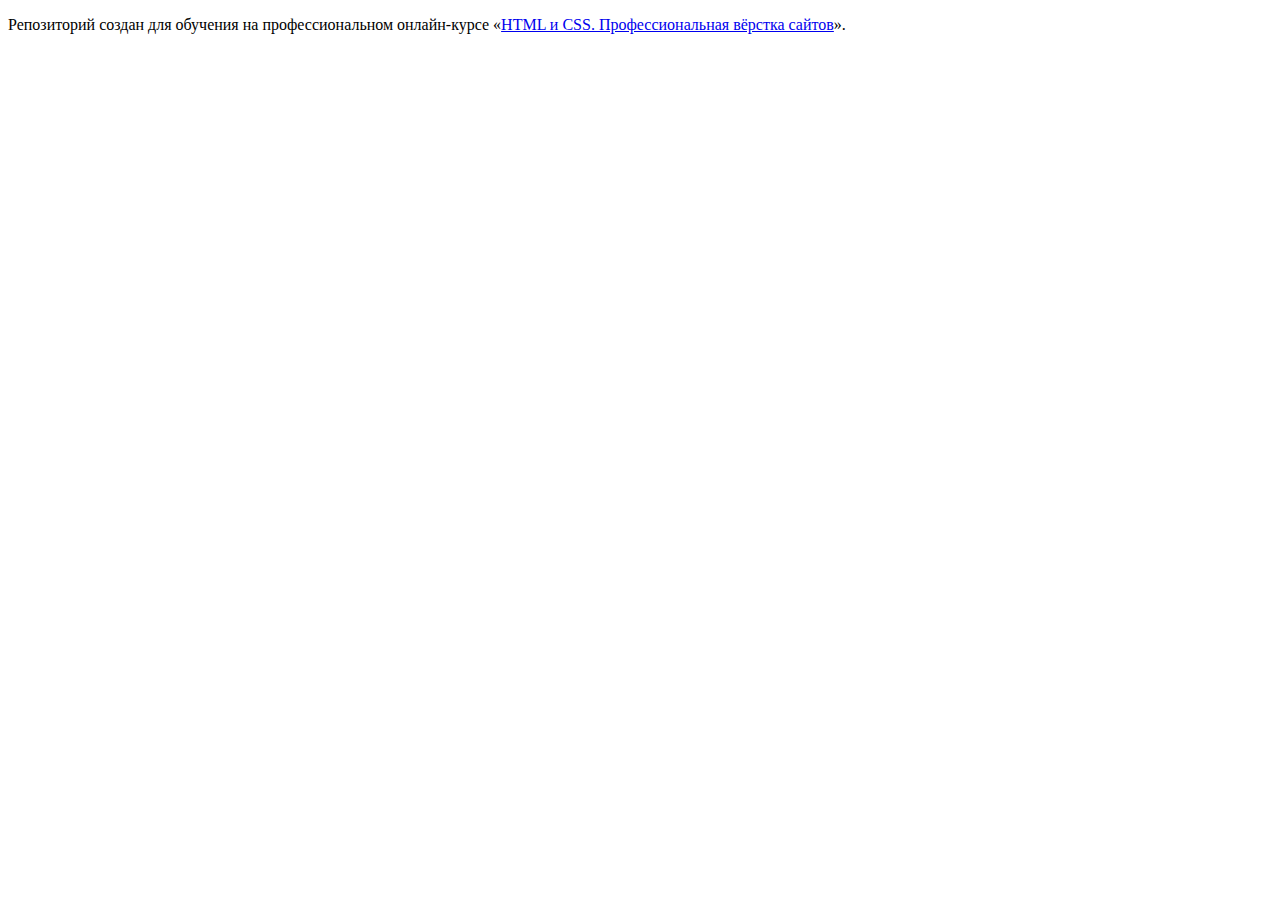
==== index.html @ f9b55ec9 ":hatching_chick:" ====
<!DOCTYPE html>
<html lang="ru">
  <head>
    <meta charset="utf-8">
    <title>HTML Academy: Седона</title>
  </head>
  <body>

    <p>Репозиторий создан для обучения на профессиональном онлайн‑курсе «<a href="https://htmlacademy.ru/intensive/htmlcss">HTML и CSS. Профессиональная вёрстка сайтов</a>».</p>

  </body>
</html>
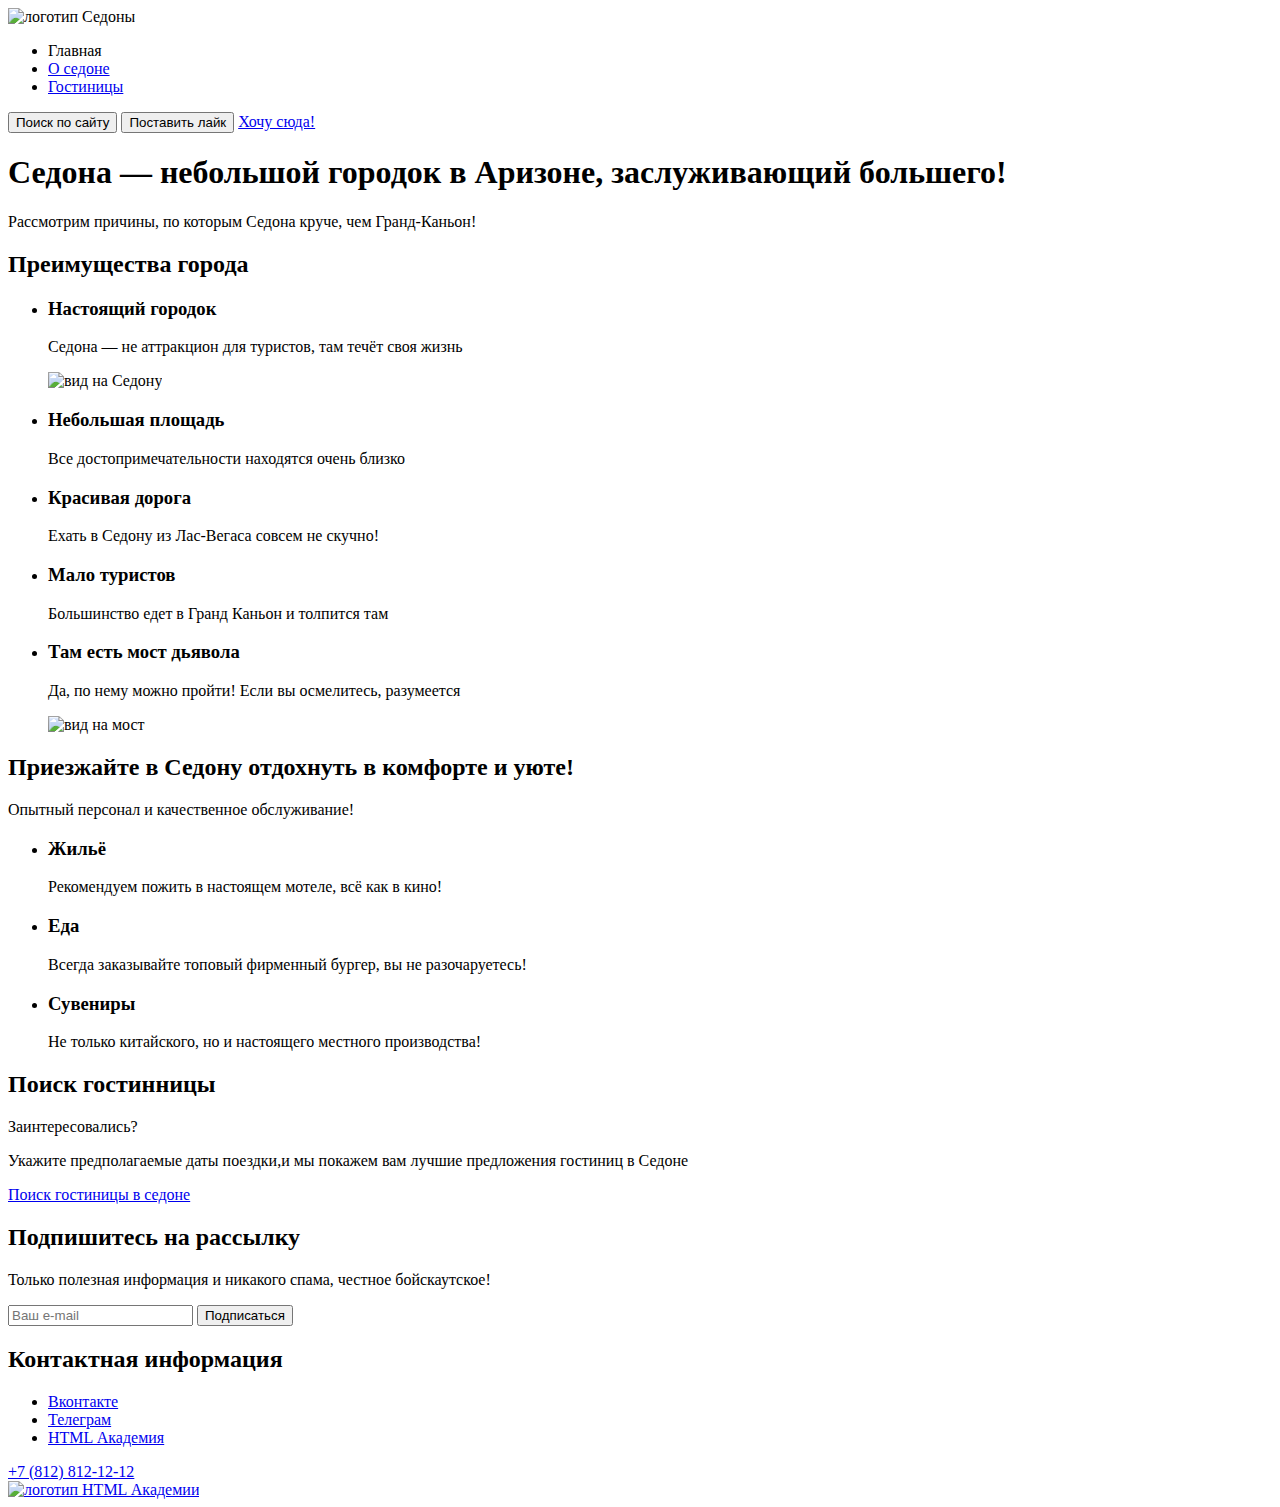
==== commit 12aebec3: "Добавляет исправления по части 2.Разметка" ====
--- a/index.html
+++ b/index.html
@@ -1,12 +1,173 @@
 <!DOCTYPE html>
 <html lang="ru">
   <head>
-    <meta charset="utf-8">
+    <meta charset="utf-8" />
+    <meta name="viewport" content="width=device-width, intial-scale=1.0" />
     <title>HTML Academy: Седона</title>
   </head>
   <body>
+    <header class="page-header">
+      <nav class="navigation">
+        <a class="logo"
+          ><img src="#" alt="логотип Седоны" class="logo-pic"
+        /></a>
+        <ul class="navigation-list">
+          <li class="navigation-item">
+            <a class="navigation-link navigation-link-current">Главная</a>
+          </li>
+          <li class="navigation-item">
+            <a href="#" class="navigation-link">О седоне</a>
+          </li>
+          <li class="navigation-item">
+            <a href="catalog.html" class="navigation-link">Гостиницы</a>
+          </li>
+        </ul>
+        <button class="search" type="button">
+          <span class="visually-hidden">Поиск по сайту</span>
+        </button>
+        <button class="likes" type="button">
+          <span class="visually-hidden">Поставить лайк</span>
+        </button>
+        <a href="#" class="button">Хочу сюда!</a>
+      </nav>
+    </header>
 
-    <p>Репозиторий создан для обучения на профессиональном онлайн‑курсе «<a href="https://htmlacademy.ru/intensive/htmlcss">HTML и CSS. Профессиональная вёрстка сайтов</a>».</p>
+    <main class="main-index">
+      <section class="hero">
+        <h1 class="hero-title">
+          Седона — небольшой городок в Аризоне, заслуживающий большего!
+        </h1>
+        <p class="hero-subtitle">
+          Рассмотрим причины, по которым Седона круче, чем Гранд-Каньон!
+        </p>
+      </section>
+      <section class="advantages">
+        <h2 class="visually-hidden">Преимущества города</h2>
+        <ul class="advantages-list">
+          <li class="advantages-item">
+            <h3 class="advantages-subtitle">Настоящий городок</h3>
+            <p class="advantages-text">
+              Седона — не аттракцион для туристов, там течёт своя жизнь
+            </p>
+            <img src="#" alt="вид на Седону" class="advantages-pic" />
+          </li>
+          <li class="advantages-item">
+            <h3 class="advantages-subtitle">Небольшая площадь</h3>
+            <p class="advantages-text">
+              Все достопримечательности находятся очень близко
+            </p>
+          </li>
+          <li class="advantages-item">
+            <h3 class="advantages-subtitle">Красивая дорога</h3>
+            <p class="advantages-text">
+              Ехать в Седону из Лас-Вегаса совсем не скучно!
+            </p>
+          </li>
+          <li class="advantages-item">
+            <h3 class="advantages-subtitle">Мало туристов</h3>
+            <p class="advantages-text">
+              Большинство едет в Гранд Каньон и толпится там
+            </p>
+          </li>
+          <li class="advantages-item">
+            <h3 class="advantages-subtitle">Там есть мост дьявола</h3>
+            <p class="advantages-text">
+              Да, по нему можно пройти! Если вы осмелитесь, разумеется
+            </p>
+            <img src="#" alt="вид на мост" class="advantages-pic" />
+          </li>
+        </ul>
+      </section>
+      <section class="services">
+        <h2 class="services-title">
+          Приезжайте в Седону отдохнуть в комфорте и уюте!
+        </h2>
+        <p class="services-subtitle">
+          Опытный персонал и качественное обслуживание!
+        </p>
+        <ul class="services-list">
+          <li class="services-item">
+            <h3 class="service-type">Жильё</h3>
+            <p class="service-description">
+              Рекомендуем пожить в настоящем мотеле, всё как в кино!
+            </p>
+          </li>
+          <li class="services-item">
+            <h3 class="service-type">Еда</h3>
+            <p class="service-description">
+              Всегда заказывайте топовый фирменный бургер, вы не разочаруетесь!
+            </p>
+          </li>
+          <li class="services-item">
+            <h3 class="service-type">Сувениры</h3>
+            <p class="service-description">
+              Не только китайского, но и настоящего местного производства!
+            </p>
+          </li>
+        </ul>
+      </section>
+      <section class="hotel-search">
+        <h2 class="visually-hidden">Поиск гостинницы</h2>
+        <p class="hotel-search-text">Заинтересовались?</p>
+        <p class="hotel-search-text">
+          Укажите предполагаемые даты поездки,и мы покажем вам лучшие
+          предложения гостиниц в Седоне
+        </p>
+        <a href="#" class="button hotel-search-button">
+          Поиск гостиницы в седоне
+        </a>
+      </section>
+    </main>
 
+    <footer class="page-footer">
+      <section class="subscribe">
+        <h2 class="subscribe-title">Подпишитесь на рассылку</h2>
+        <p class="subscribe-subtitle">
+          Только полезная информация и никакого спама, честное бойскаутское!
+        </p>
+        <form
+          action="https://echo.htmlacademy.ru/"
+          method="post"
+          class="subscribe-form"
+        >
+          <input
+            type="email"
+            class="subscribe-email"
+            placeholder="Ваш e-mail"
+          />
+          <button class="subscribe-button" type="button">Подписаться</button>
+        </form>
+      </section>
+      <section class="contacts">
+        <h2 class="visually-hidden">Контактная информация</h2>
+        <ul class="social-list">
+          <li class="social-item">
+            <a
+              href="https://vk.com/htmlacademy"
+              class="social-link social-link-vk"
+              ><span class="visually-hidden">Вконтакте</span></a
+            >
+          </li>
+          <li class="social-item">
+            <a
+              href="https://t.me/htmlacademy "
+              class="social-link social-link-tg"
+              ><span class="visually-hidden">Телеграм</span></a
+            >
+          </li>
+          <li class="social-item">
+            <a
+              href="https://www.youtube.com/user/htmlacademyru"
+              class="social-link social-link-html-academy"
+              ><span class="visually-hidden">HTML Академия</span></a
+            >
+          </li>
+        </ul>
+        <a href="tel:+78128121212" class="contacts-phone">+7 (812) 812-12-12</a>
+      </section>
+      <a href="https://htmlacademy.ru/" class="html-academy-logo"
+        ><img src="#" alt="логотип HTML Академии"
+      /></a>
+    </footer>
   </body>
 </html>
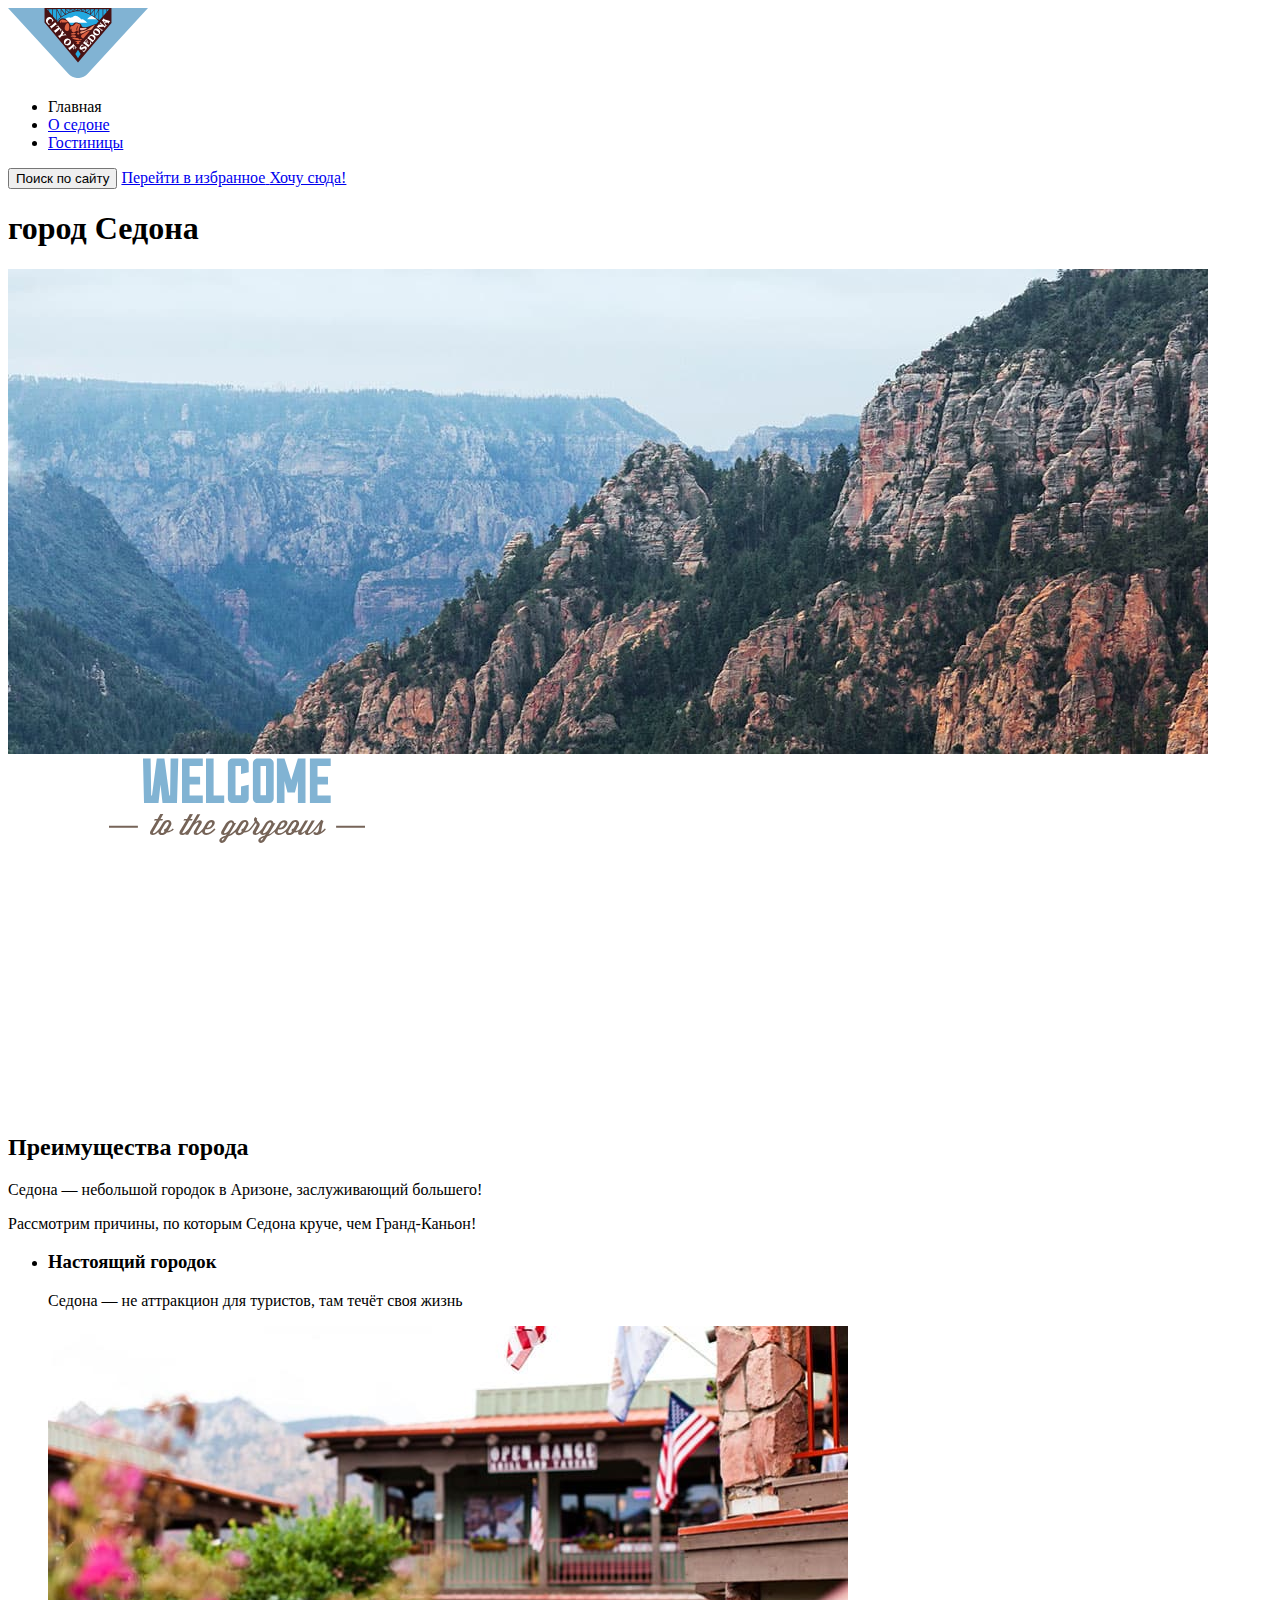
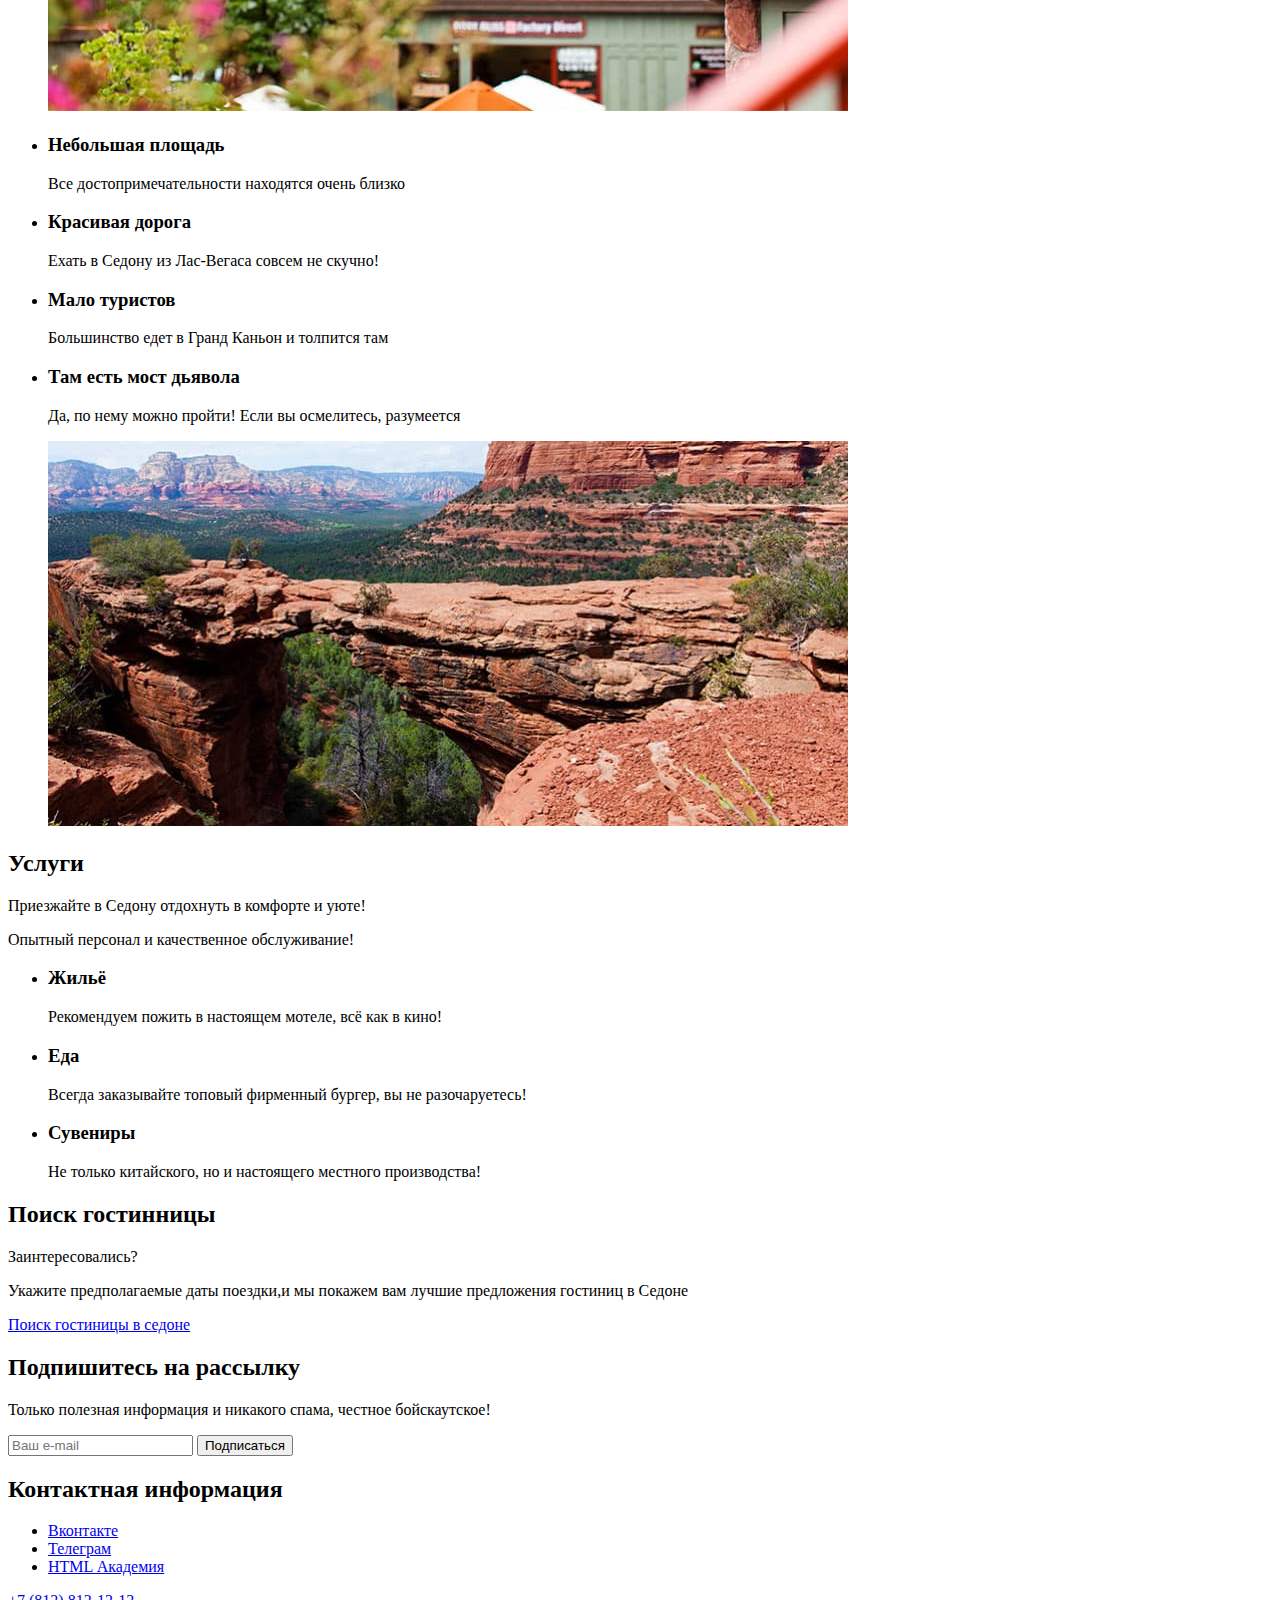
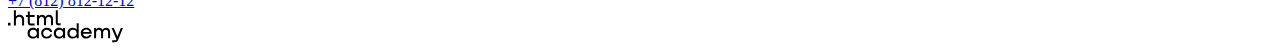
==== commit 7078b070: "Добавляет контентные картинки в разметку" ====
--- a/index.html
+++ b/index.html
@@ -7,10 +7,15 @@
   </head>
   <body>
     <header class="page-header">
+      <a class="logo"
+        ><img
+          src="images/svg-icons/logo.svg"
+          alt="логотип Седоны"
+          class="logo-pic"
+          width="140"
+          height="70"
+      /></a>
       <nav class="navigation">
-        <a class="logo"
-          ><img src="#" alt="логотип Седоны" class="logo-pic"
-        /></a>
         <ul class="navigation-list">
           <li class="navigation-item">
             <a class="navigation-link navigation-link-current">Главная</a>
@@ -22,34 +27,55 @@
             <a href="catalog.html" class="navigation-link">Гостиницы</a>
           </li>
         </ul>
-        <button class="search" type="button">
-          <span class="visually-hidden">Поиск по сайту</span>
-        </button>
-        <button class="likes" type="button">
-          <span class="visually-hidden">Поставить лайк</span>
-        </button>
-        <a href="#" class="button">Хочу сюда!</a>
       </nav>
+      <button class="search" type="button">
+        <span class="visually-hidden">Поиск по сайту</span>
+      </button>
+      <a class="likes" href="#">
+        <span class="visually-hidden">Перейти в избранное</span>
+      </a>
+      <a href="#" class="button">Хочу сюда!</a>
     </header>
 
     <main class="main-index">
       <section class="hero">
-        <h1 class="hero-title">
-          Седона — небольшой городок в Аризоне, заслуживающий большего!
-        </h1>
-        <p class="hero-subtitle">
-          Рассмотрим причины, по которым Седона круче, чем Гранд-Каньон!
-        </p>
+        <h1 class="visually-hidden">город Седона</h1>
+        <img
+          src="images/hero-picture.jpg"
+          alt="горы в Седоне"
+          class="hero-pic-mountains"
+          width="1200"
+          height="485"
+        />
+        <img
+          src="images/svg-icons/hero-text.svg"
+          alt="Welcome to the gorgeous Sedona. Because the Grand Canyon sucks"
+          class="hero-pic-text"
+          width="458"
+          height="352"
+        />
       </section>
       <section class="advantages">
         <h2 class="visually-hidden">Преимущества города</h2>
+        <p class="advantages-title">
+          Седона — небольшой городок в Аризоне, заслуживающий большего!
+        </p>
+        <p class="advantages-description">
+          Рассмотрим причины, по которым Седона круче, чем Гранд-Каньон!
+        </p>
         <ul class="advantages-list">
           <li class="advantages-item">
             <h3 class="advantages-subtitle">Настоящий городок</h3>
             <p class="advantages-text">
               Седона — не аттракцион для туристов, там течёт своя жизнь
             </p>
-            <img src="#" alt="вид на Седону" class="advantages-pic" />
+            <img
+              src="images/advantages-picture-city.jpg"
+              alt="вид на Седону"
+              class="advantages-pic"
+              width="800"
+              height="385"
+            />
           </li>
           <li class="advantages-item">
             <h3 class="advantages-subtitle">Небольшая площадь</h3>
@@ -74,14 +100,21 @@
             <p class="advantages-text">
               Да, по нему можно пройти! Если вы осмелитесь, разумеется
             </p>
-            <img src="#" alt="вид на мост" class="advantages-pic" />
+            <img
+              src="images/advantages-picture-mountains.jpg"
+              alt="вид на мост"
+              class="advantages-pic"
+              width="800"
+              height="385"
+            />
           </li>
         </ul>
       </section>
       <section class="services">
-        <h2 class="services-title">
+        <h2 class="visually-hidden">Услуги</h2>
+        <p class="services-title">
           Приезжайте в Седону отдохнуть в комфорте и уюте!
-        </h2>
+        </p>
         <p class="services-subtitle">
           Опытный персонал и качественное обслуживание!
         </p>
@@ -117,9 +150,6 @@
           Поиск гостиницы в седоне
         </a>
       </section>
-    </main>
-
-    <footer class="page-footer">
       <section class="subscribe">
         <h2 class="subscribe-title">Подпишитесь на рассылку</h2>
         <p class="subscribe-subtitle">
@@ -138,6 +168,9 @@
           <button class="subscribe-button" type="button">Подписаться</button>
         </form>
       </section>
+    </main>
+
+    <footer class="page-footer">
       <section class="contacts">
         <h2 class="visually-hidden">Контактная информация</h2>
         <ul class="social-list">
@@ -166,7 +199,11 @@
         <a href="tel:+78128121212" class="contacts-phone">+7 (812) 812-12-12</a>
       </section>
       <a href="https://htmlacademy.ru/" class="html-academy-logo"
-        ><img src="#" alt="логотип HTML Академии"
+        ><img
+          src="images/svg-icons/html-academy-logo.svg"
+          alt="логотип HTML Академии"
+          width="115"
+          height="33"
       /></a>
     </footer>
   </body>
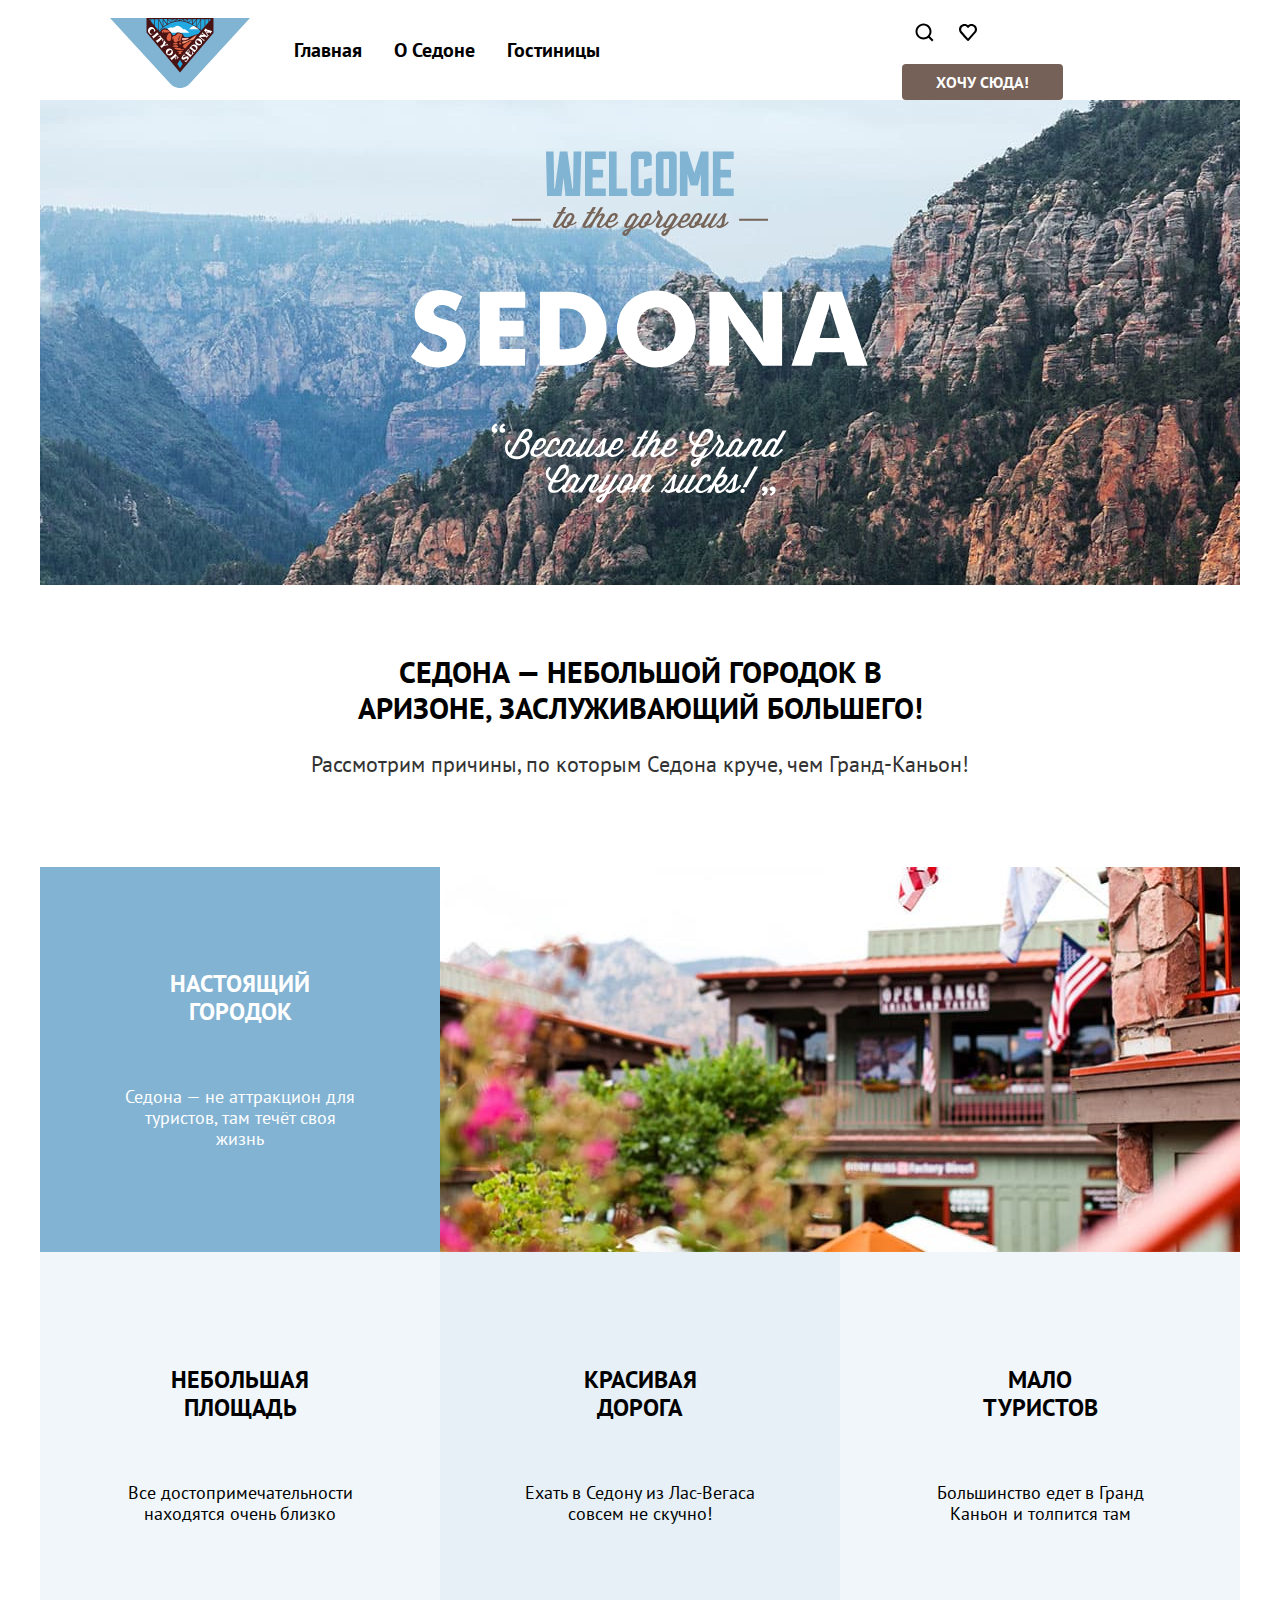
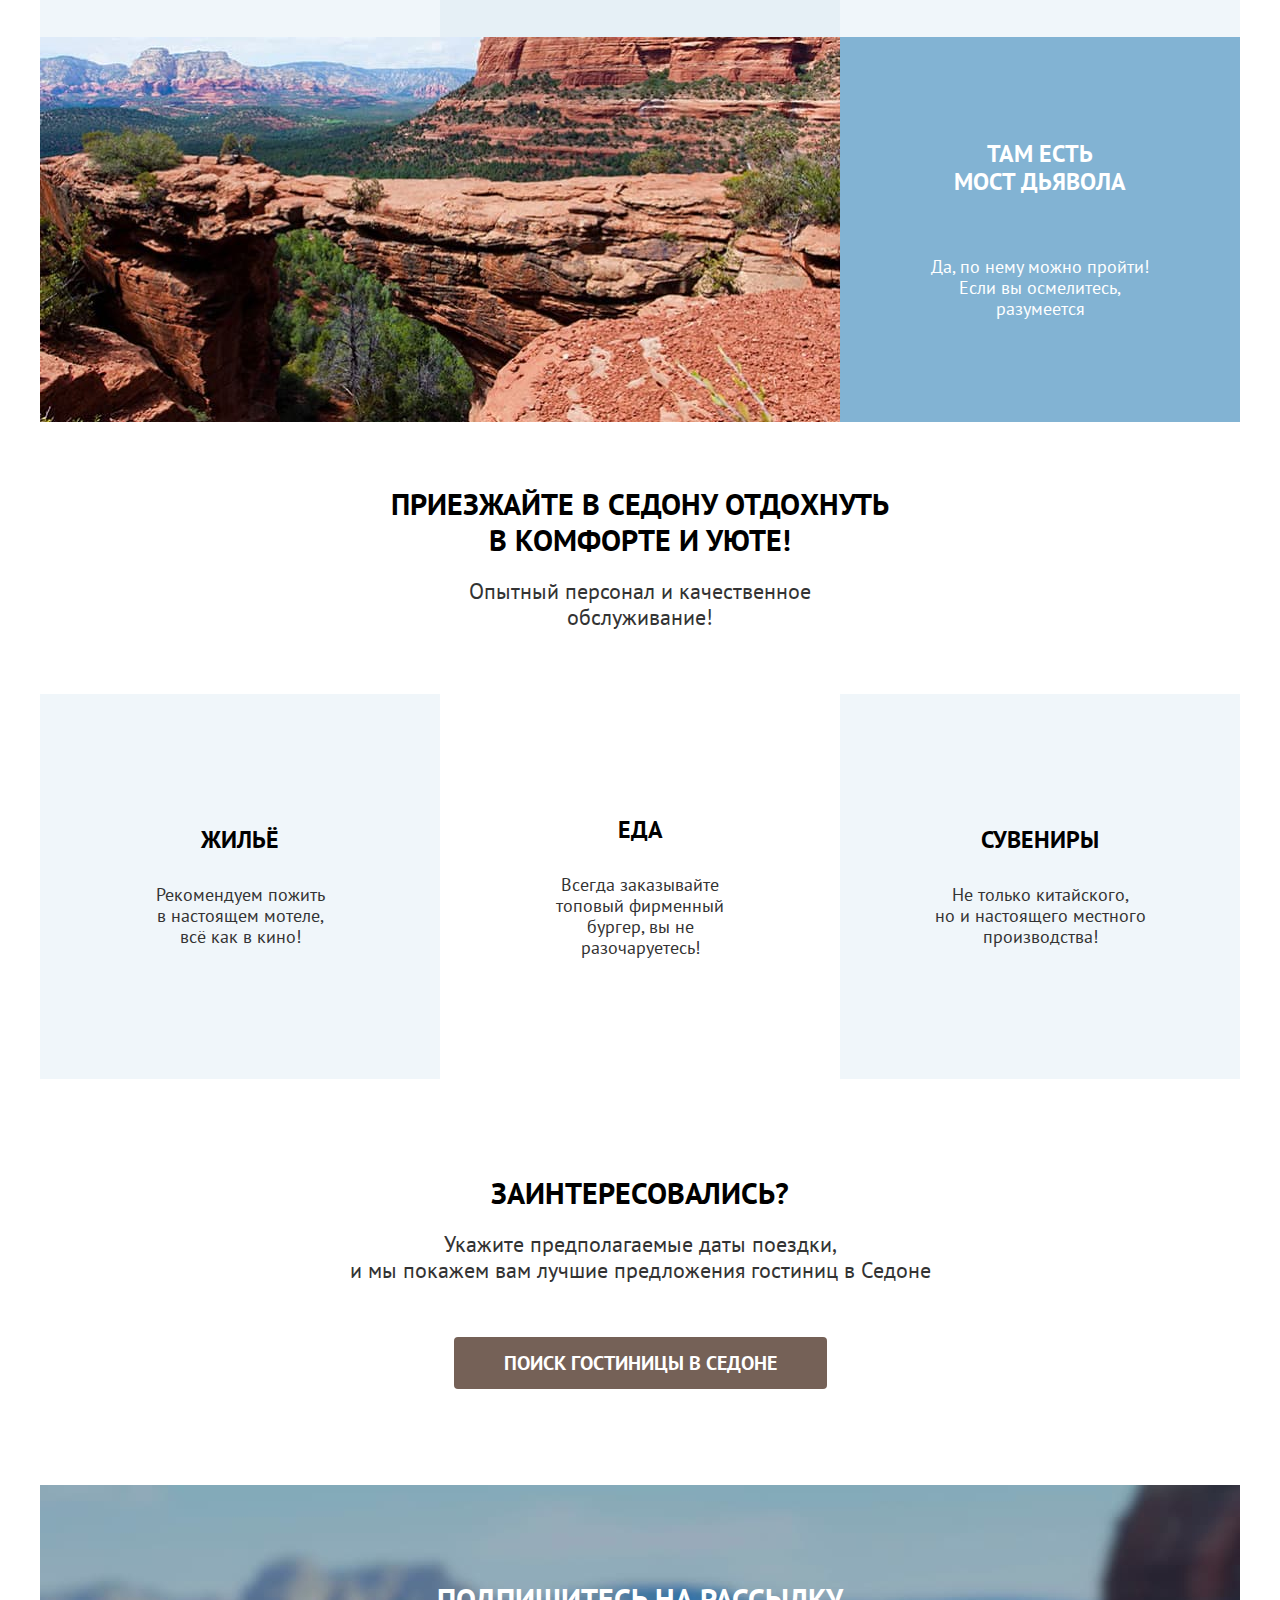
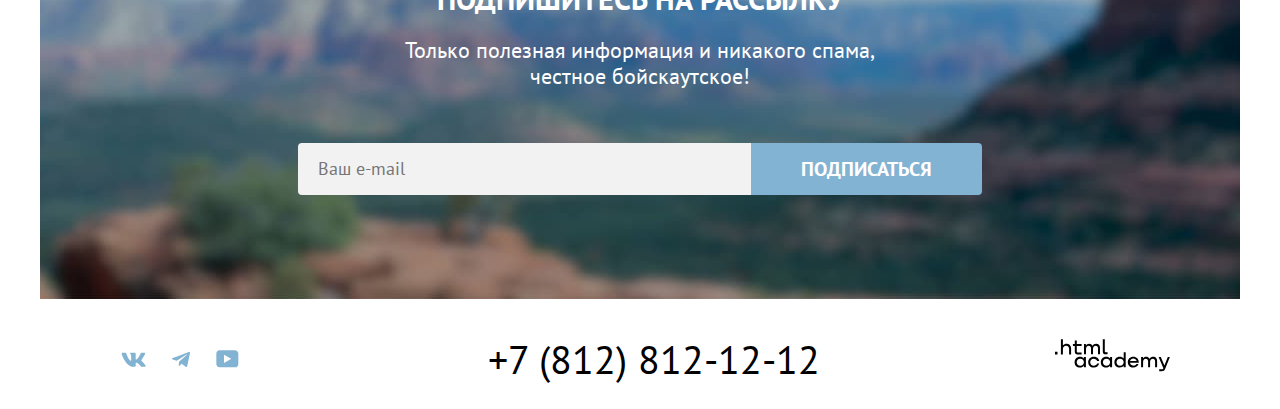
==== commit 190c42cf: "Добавляет микросетки, мелкую стилизацию и учет переполнения" ====
--- a/index.html
+++ b/index.html
@@ -3,6 +3,7 @@
   <head>
     <meta charset="utf-8" />
     <meta name="viewport" content="width=device-width, intial-scale=1.0" />
+    <link rel="stylesheet" href="styles/styles.css" />
     <title>HTML Academy: Седона</title>
   </head>
   <body>
@@ -28,25 +29,20 @@
           </li>
         </ul>
       </nav>
-      <button class="search" type="button">
-        <span class="visually-hidden">Поиск по сайту</span>
-      </button>
-      <a class="likes" href="#">
-        <span class="visually-hidden">Перейти в избранное</span>
-      </a>
-      <a href="#" class="button">Хочу сюда!</a>
+      <div class="user-menu">
+        <a class="search" href="#">
+          <span class="visually-hidden">Перейти в поиск</span>
+        </a>
+        <a class="likes" href="#">
+          <span class="visually-hidden">Перейти в избранное</span>
+        </a>
+        <a href="#" class="button page-header-button">Хочу сюда!</a>
+      </div>
     </header>
 
     <main class="main-index">
       <section class="hero">
         <h1 class="visually-hidden">город Седона</h1>
-        <img
-          src="images/hero-picture.jpg"
-          alt="горы в Седоне"
-          class="hero-pic-mountains"
-          width="1200"
-          height="485"
-        />
         <img
           src="images/svg-icons/hero-text.svg"
           alt="Welcome to the gorgeous Sedona. Because the Grand Canyon sucks"
@@ -65,17 +61,21 @@
         </p>
         <ul class="advantages-list">
           <li class="advantages-item">
-            <h3 class="advantages-subtitle">Настоящий городок</h3>
-            <p class="advantages-text">
-              Седона — не аттракцион для туристов, там течёт своя жизнь
-            </p>
-            <img
-              src="images/advantages-picture-city.jpg"
-              alt="вид на Седону"
-              class="advantages-pic"
-              width="800"
-              height="385"
-            />
+            <div class="advantages-wrapper">
+              <div class="advantages-text-block">
+                <h3 class="advantages-subtitle">Настоящий городок</h3>
+                <p class="advantages-text">
+                  Седона — не аттракцион для туристов, там течёт своя жизнь
+                </p>
+              </div>
+              <img
+                src="images/advantages-picture-city.jpg"
+                alt="вид на Седону"
+                class="advantages-pic"
+                width="800"
+                height="385"
+              />
+            </div>
           </li>
           <li class="advantages-item">
             <h3 class="advantages-subtitle">Небольшая площадь</h3>
@@ -96,17 +96,24 @@
             </p>
           </li>
           <li class="advantages-item">
-            <h3 class="advantages-subtitle">Там есть мост дьявола</h3>
-            <p class="advantages-text">
-              Да, по нему можно пройти! Если вы осмелитесь, разумеется
-            </p>
-            <img
-              src="images/advantages-picture-mountains.jpg"
-              alt="вид на мост"
-              class="advantages-pic"
-              width="800"
-              height="385"
-            />
+            <div class="advantages-wrapper">
+              <div class="advantages-text-block">
+                <h3 class="advantages-subtitle">
+                  Там есть<br />
+                  мост дьявола
+                </h3>
+                <p class="advantages-text">
+                  Да, по нему можно пройти! Если вы осмелитесь, разумеется
+                </p>
+              </div>
+              <img
+                src="images/advantages-picture-mountains.jpg"
+                alt="вид на мост"
+                class="advantages-pic"
+                width="800"
+                height="385"
+              />
+            </div>
           </li>
         </ul>
       </section>
@@ -120,30 +127,34 @@
         </p>
         <ul class="services-list">
           <li class="services-item">
-            <h3 class="service-type">Жильё</h3>
-            <p class="service-description">
-              Рекомендуем пожить в настоящем мотеле, всё как в кино!
+            <h3 class="services-type">Жильё</h3>
+            <p class="services-description">
+              Рекомендуем пожить<br />
+              в настоящем мотеле,<br />
+              всё как в кино!
             </p>
           </li>
           <li class="services-item">
-            <h3 class="service-type">Еда</h3>
-            <p class="service-description">
-              Всегда заказывайте топовый фирменный бургер, вы не разочаруетесь!
+            <h3 class="services-type">Еда</h3>
+            <p class="services-description">
+              Всегда заказывайте<br />
+              топовый фирменный бургер, вы не разочаруетесь!
             </p>
           </li>
           <li class="services-item">
-            <h3 class="service-type">Сувениры</h3>
-            <p class="service-description">
-              Не только китайского, но и настоящего местного производства!
+            <h3 class="services-type">Сувениры</h3>
+            <p class="services-description">
+              Не только китайского,<br />
+              но и настоящего местного производства!
             </p>
           </li>
         </ul>
       </section>
       <section class="hotel-search">
         <h2 class="visually-hidden">Поиск гостинницы</h2>
-        <p class="hotel-search-text">Заинтересовались?</p>
-        <p class="hotel-search-text">
-          Укажите предполагаемые даты поездки,и мы покажем вам лучшие
+        <p class="hotel-search-title">Заинтересовались?</p>
+        <p class="hotel-search-description">
+          Укажите предполагаемые даты поездки,<br />и мы покажем вам лучшие
           предложения гостиниц в Седоне
         </p>
         <a href="#" class="button hotel-search-button">
@@ -161,11 +172,14 @@
           class="subscribe-form"
         >
           <input
+            name="client-email"
             type="email"
             class="subscribe-email"
             placeholder="Ваш e-mail"
           />
-          <button class="subscribe-button" type="button">Подписаться</button>
+          <button class="button subscribe-button" type="submit">
+            Подписаться
+          </button>
         </form>
       </section>
     </main>
@@ -191,20 +205,20 @@
           <li class="social-item">
             <a
               href="https://www.youtube.com/user/htmlacademyru"
-              class="social-link social-link-html-academy"
+              class="social-link social-link-youtube"
               ><span class="visually-hidden">HTML Академия</span></a
             >
           </li>
         </ul>
         <a href="tel:+78128121212" class="contacts-phone">+7 (812) 812-12-12</a>
-      </section>
-      <a href="https://htmlacademy.ru/" class="html-academy-logo"
-        ><img
-          src="images/svg-icons/html-academy-logo.svg"
-          alt="логотип HTML Академии"
-          width="115"
-          height="33"
-      /></a>
+        <a href="https://htmlacademy.ru/" class="html-academy-logo"
+          ><img
+            src="images/svg-icons/html-academy-logo.svg"
+            alt="логотип HTML Академии"
+            width="115"
+            height="33"
+        /></a>
+      </section>
     </footer>
   </body>
 </html>
--- a/styles/styles.css
+++ b/styles/styles.css
@@ -0,0 +1,831 @@
+@font-face {
+  font-family: "PT Sans";
+  font-style: normal;
+  font-weight: 400;
+  src: url("../fonts/ptsans-400.woff2");
+  font-display: swap;
+}
+
+@font-face {
+  font-family: "PT Sans";
+  font-style: normal;
+  font-weight: 700;
+  src: url("../fonts/ptsans-700.woff2");
+  font-display: swap;
+}
+
+*,
+*::before,
+*::after {
+  box-sizing: border-box;
+}
+
+html {
+  height: 100%;
+}
+
+body {
+  min-height: 100%;
+  display: flex;
+  flex-direction: column;
+  margin: 0;
+
+  font-family: "PT Sans", "Arial", sans-serif;
+  font-size: 18px;
+  line-height: 21px;
+  color: #000;
+}
+
+.img {
+  max-width: 100%;
+  height: auto;
+  object-fit: cover;
+}
+
+.visually-hidden {
+  position: absolute;
+  width: 1px;
+  height: 1px;
+  margin: -1px;
+  border: 0;
+  padding: 0;
+  white-space: nowrap;
+  clip-path: inset(100%);
+  clip: rect(0 0 0 0);
+  overflow: hidden;
+}
+
+.page-header {
+  width: 1200px;
+  margin: 0 auto;
+  display: flex;
+  align-items: center;
+  padding: 0 70px 0;
+
+  background-color: #fff;
+}
+
+.logo {
+  margin-right: 28px;
+  margin-bottom: -6px;
+}
+
+.logo-pic {
+  position: relative;
+  display: block;
+  z-index: 1;
+}
+
+.navigation {
+  margin-right: auto;
+}
+
+.navigation-list {
+  margin: 0;
+  padding: 0;
+  width: 600px;
+  list-style-type: none;
+  display: flex;
+  flex-wrap: wrap;
+}
+
+.navigation-link {
+  font-size: 20px;
+  line-height: 24px;
+  color: #000;
+  font-weight: 700;
+  text-decoration: none;
+  text-transform: capitalize;
+
+  padding: 20px 16px;
+}
+
+.user-menu {
+  width: 268px;
+  display: flex;
+  align-items: center;
+  flex-wrap: wrap;
+}
+
+.likes {
+  margin-right: 20px;
+  background-image: url("../images/svg-icons/like.svg");
+}
+
+.search {
+  background-image: url("../images/svg-icons/search.svg");
+}
+
+.search,
+.likes {
+  width: 44px;
+  height: 64px;
+  background-repeat: no-repeat;
+  background-position: center;
+}
+
+.button {
+  font-size: 16px;
+  font-weight: 700;
+  line-height: 20px;
+  text-align: center;
+  text-transform: uppercase;
+  color: #fff;
+  text-decoration: none;
+  cursor: pointer;
+
+  border-radius: 4px;
+  background-color: #756157;
+}
+
+.page-header-button {
+  padding: 8px 34px;
+}
+
+.main-index,
+.main-inner {
+  flex-grow: 1;
+  width: 1200px;
+  margin: 0 auto;
+}
+
+.hero {
+  min-height: 485px;
+  background-color: #83b3d333;
+  background-image: url("../images/hero-picture.jpg");
+  background-repeat: no-repeat;
+  background-size: cover;
+  text-align: center;
+}
+
+.hero-pic-text {
+  margin-top: 51px;
+}
+
+.advantages {
+  padding-top: 69px;
+}
+
+.advantages-title {
+  width: 620px;
+  margin: 0 auto 25px;
+  font-size: 30px;
+  font-weight: 700;
+  line-height: 36px;
+  text-transform: uppercase;
+  text-align: center;
+}
+
+.advantages-description {
+  margin: 0 0 90px;
+  font-size: 22px;
+  line-height: 26px;
+  color: #333;
+  text-align: center;
+}
+
+.advantages-list {
+  margin: 0;
+  padding: 0;
+  list-style-type: none;
+  display: flex;
+  flex-wrap: wrap;
+}
+
+.advantages-wrapper {
+  display: flex;
+  justify-content: center;
+}
+
+.advantages-item {
+  display: flex;
+  flex-direction: column;
+  justify-content: center;
+  min-height: 385px;
+}
+
+.advantages-item:not(:first-child):not(:last-child) {
+  width: 400px;
+}
+
+.advantages-item:last-child .advantages-wrapper {
+  flex-direction: row-reverse;
+}
+
+.advantages-text-block {
+  display: flex;
+  justify-content: center;
+  align-items: center;
+  flex-direction: column;
+  width: 400px;
+  background-color: #82b3d3;
+  color: #fff;
+}
+
+.advantages-subtitle {
+  margin: 0 auto 60px;
+  width: 175px;
+  font-size: 24px;
+  line-height: 28px;
+  text-transform: uppercase;
+  text-align: center;
+}
+
+.advantages-text {
+  width: 230px;
+  margin: 0 auto;
+  text-align: center;
+}
+
+.advantages-item {
+  background-color: rgba(131, 179, 211, 0.12);
+}
+
+.advantages-item:nth-child(3) {
+  background-color: rgba(131, 179, 211, 0.2);
+}
+
+.services {
+  padding-top: 64px;
+}
+
+.services-title {
+  margin: 0 auto 20px;
+  width: 505px;
+
+  font-size: 30px;
+  line-height: 36px;
+  font-weight: 700;
+  text-transform: uppercase;
+  text-align: center;
+}
+
+.services-subtitle {
+  margin: 0 auto 64px;
+  width: 491px;
+  font-size: 22px;
+  line-height: 26px;
+  color: #333;
+  text-align: center;
+}
+
+.services-list {
+  margin: 0;
+  padding: 0;
+  list-style-type: none;
+  display: flex;
+  flex-wrap: wrap;
+}
+
+.services-item {
+  display: flex;
+  flex-direction: column;
+  justify-content: center;
+  width: 400px;
+  min-height: 385px;
+}
+
+.services-item:nth-child(odd) {
+  background-color: rgba(131, 179, 211, 0.12);
+}
+
+.services-type {
+  margin: 0 0 30px;
+  font-size: 24px;
+  line-height: 28px;
+  text-transform: uppercase;
+  text-align: center;
+}
+
+.services-description {
+  width: 230px;
+  margin: 0 auto;
+  font-size: 18px;
+  line-height: 21px;
+  color: #333;
+  text-align: center;
+}
+
+.hotel-search {
+  padding: 96px 0;
+  display: flex;
+  flex-direction: column;
+}
+
+.hotel-search-title {
+  margin: 0 0 20px;
+  font-size: 30px;
+  font-weight: 700;
+  line-height: 36px;
+  text-transform: uppercase;
+  text-align: center;
+}
+
+.hotel-search-description {
+  margin: 0 auto 54px;
+  width: 592px;
+  font-size: 22px;
+  line-height: 26px;
+  color: #333;
+  text-align: center;
+}
+
+.hotel-search-button {
+  margin: 0 auto;
+  padding: 8px 50px;
+  font-size: 20px;
+  line-height: 36px;
+}
+
+.subscribe {
+  padding: 96px 0 104px;
+  display: flex;
+  flex-direction: column;
+  align-items: center;
+  background-color: #82b3d3;
+  background-image: url("../images/subscribe-picture.jpg");
+  background-repeat: no-repeat;
+  background-size: cover;
+}
+
+.subscribe-title {
+  margin: 0 0 20px;
+  font-size: 30px;
+  line-height: 36px;
+  text-transform: uppercase;
+  text-align: center;
+  color: #fff;
+}
+
+.subscribe-subtitle {
+  margin: 0 auto 54px;
+  width: 475px;
+  font-size: 22px;
+  line-height: 26px;
+  text-align: center;
+  color: #fff;
+}
+
+.subscribe-form {
+  display: flex;
+  flex-wrap: wrap;
+  width: 684px;
+}
+
+.subscribe-button {
+  padding: 8px 50px;
+  font-family: "PT Sans", "Arial", sans-serif;
+  font-size: 20px;
+  line-height: 36px;
+  background-color: #82b3d3;
+  border: none;
+  border-radius: 0px 4px 4px 0px;
+}
+
+.subscribe-email {
+  padding: 12px 20px;
+  flex-grow: 1;
+  font-family: "PT Sans", "Arial", sans-serif;
+  font-size: 18px;
+  font-weight: 400;
+  line-height: 24px;
+  color: #000;
+  border: none;
+  border-radius: 4px 0px 0px 4px;
+  background-color: #f2f2f2;
+}
+
+.page-footer {
+  width: 1200px;
+  margin: 0 auto;
+  padding: 40px 0 30px;
+
+  background-color: #fff;
+}
+
+.contacts {
+  margin: 0 auto;
+  width: 1060px;
+  display: flex;
+  justify-content: space-between;
+  flex-wrap: wrap;
+}
+
+.contacts-phone {
+  font-size: 40px;
+  line-height: 40px;
+  color: #000;
+  text-decoration: none;
+}
+
+.social-list {
+  width: 142px;
+  margin: 0;
+  padding: 0;
+  list-style-type: none;
+  display: flex;
+  flex-wrap: wrap;
+}
+
+.social-item {
+  display: flex;
+}
+
+.social-link {
+  width: 47px;
+  height: 40px;
+  background-repeat: no-repeat;
+  background-position: center;
+}
+
+.social-link-vk {
+  background-image: url("../images/svg-icons/social-vk.svg");
+}
+
+.social-link-tg {
+  background-image: url("../images/svg-icons/social-tg.svg");
+}
+
+.social-link-youtube {
+  background-image: url("../images/svg-icons/social-youtube.svg");
+}
+
+.wrapper {
+  padding: 35px 0 70px;
+  background-color: #82b3d3;
+  background-image: url("../images/inner-header-picture.jpg");
+  background-repeat: no-repeat;
+  background-size: cover;
+  color: #fff;
+}
+
+.inner-header {
+  margin: 0 auto 40px;
+  width: 1060px;
+}
+
+.inner-header-title {
+  margin: 0 0 8px;
+  width: 1060px;
+  font-size: 60px;
+  line-height: 78px;
+}
+
+.breadcrumbs {
+  margin: 0;
+  padding: 0;
+  list-style-type: none;
+  display: flex;
+}
+
+.breadcrumbs-item {
+  display: flex;
+  align-items: center;
+}
+
+.breadcrumbs-link {
+  font-size: 16px;
+}
+
+.breadcrumbs-link-index {
+  width: 12px;
+  height: 12px;
+  background-image: url("../images/svg-icons/breadcrumb-icon.svg");
+  background-repeat: no-repeat;
+  background-position: center;
+  margin-right: 10px;
+}
+
+.hotels-filter {
+  margin: 0 auto;
+  width: 1060px;
+}
+
+.hotels-filter-form {
+  display: flex;
+  gap: 70px;
+  flex-wrap: wrap;
+}
+
+.hotels-filter-group {
+  padding: 0;
+  margin: 0;
+  width: 150px;
+  display: flex;
+  flex-direction: column;
+  border: none;
+}
+
+.type-hotel {
+  margin-right: 70px;
+}
+
+.hotels-filter-title {
+  margin: 0 0 32px;
+  font-weight: 700;
+  padding: 0;
+  font-size: 20px;
+  line-height: 24px;
+  text-transform: capitalize;
+}
+
+.control {
+  margin-bottom: 16px;
+  line-height: 23px;
+  position: relative;
+}
+
+.control:last-child {
+  margin-bottom: 0;
+}
+
+.control input {
+  font-family: "PT Sans", "Arial", sans-serif;
+  font-weight: 700;
+  font-size: 18px;
+  line-height: 24px;
+  background-color: #f2f2f2;
+}
+
+.control-input-text {
+  color: #000;
+  line-height: 24px;
+  opacity: 0.3;
+  position: absolute;
+  top: 12px;
+  right: 20px;
+}
+
+.range-input-wrapper {
+  margin-bottom: 36px;
+  display: flex;
+  gap: 2px;
+}
+
+.range-input-wrapper .control {
+  margin: 0;
+}
+
+.range-input-wrapper .control-input {
+  padding: 12px 20px;
+  width: 143px;
+  border: none;
+}
+
+.range-input-wrapper .control:first-child .control-input {
+  border-radius: 4px 0px 0px 4px;
+}
+
+.range-input-wrapper .control:last-child .control-input {
+  border-radius: 0px 4px 4px 0px;
+}
+
+.control-range {
+  margin: 0;
+}
+
+.filter-button-list {
+  margin: auto 0 0;
+  padding: 0;
+  list-style-type: none;
+
+  display: flex;
+  flex-direction: column;
+  gap: 32px;
+}
+
+.filter-button,
+.filter-button-reset {
+  font-family: "PT Sans", "Arial", sans-serif;
+  padding: 8px 50px;
+  border: none;
+}
+
+.filter-button {
+  background-color: #82b3d3;
+}
+
+.filter-button-reset {
+  background-color: transparent;
+}
+
+.hotels-catalog {
+  margin: 0 auto;
+  padding: 50px 0 60px;
+  width: 1060px;
+}
+
+.hotel-catalog-wrapper {
+  display: flex;
+  align-items: center;
+  flex-wrap: wrap;
+  margin-bottom: 40px;
+}
+
+.hotels-catalog-result {
+  margin: 0 auto 0 0;
+  width: 338px;
+  font-size: 30px;
+  line-height: 36px;
+  font-weight: 700;
+  text-transform: uppercase;
+}
+
+.select-control {
+  margin: 0 auto 0 0;
+  padding: 10px 20px;
+  width: 292px;
+  font-family: "PT Sans", "Arial", sans-serif;
+  font-size: 18px;
+  font-weight: 400;
+  line-height: 21px;
+  border-radius: 4px;
+  border: 2px solid #e5e5e5;
+}
+
+.select-control option {
+  padding: 14px 20px;
+}
+
+.select-list {
+  padding: 0;
+  margin: 0;
+  list-style-type: none;
+  display: flex;
+  gap: 8px;
+  flex-wrap: wrap;
+  width: 160px;
+}
+
+.select-item {
+  display: flex;
+}
+
+.select-button {
+  width: 48px;
+  height: 48px;
+  padding: 0;
+  border: 2px solid #e5e5e5;
+  border-radius: 4px;
+  background-color: transparent;
+  background-repeat: no-repeat;
+  background-position: center;
+}
+
+.select-button-active {
+  border-color: #000;
+}
+
+.select-button-cards {
+  background-image: url("../images/svg-icons/select-icon-cards.svg");
+}
+
+.select-button-separate {
+  background-image: url("../images/svg-icons/select-icon-separate.svg");
+}
+
+.select-button-list {
+  background-image: url("../images/svg-icons/select-icon-list.svg");
+}
+
+.hotels-list {
+  margin: 0 0 80px;
+  padding: 0;
+  list-style-type: none;
+  display: flex;
+  flex-wrap: wrap;
+  gap: 20px;
+}
+
+.hotel-item {
+  padding: 20px;
+  display: flex;
+  flex-direction: column;
+  justify-content: space-between;
+  width: 340px;
+  min-height: 438px;
+  border: 1px solid #e6e6e6;
+  border-radius: 4px;
+}
+
+.hotel-item-link {
+  display: flex;
+  flex-direction: column;
+  gap: 16px;
+  color: #000;
+  text-decoration: none;
+}
+
+.hotel-photo {
+  object-fit: cover;
+  width: 300px;
+  height: 212px;
+}
+
+.hotel-name {
+  margin: 0;
+  font-size: 24px;
+  line-height: 28px;
+}
+
+.hotel-item-wrapper {
+  display: flex;
+  justify-content: space-between;
+  flex-wrap: wrap;
+}
+
+.hotel-type,
+.hotel-price {
+  color: #333;
+}
+
+.favourite-button,
+.favourite-button-active {
+  font-family: "PT Sans", "Arial", sans-serif;
+}
+
+.favourite-button {
+  background-color: #82b3d3;
+}
+
+.favourite-button-active {
+  background-color: #7db54f;
+}
+
+.star {
+  width: 140px;
+}
+
+.hotel-link,
+.favourite-button {
+  padding: 8px 26px;
+  border: none;
+}
+
+.favourite-button {
+  padding-left: 20px;
+  padding-right: 20px;
+}
+
+.hotel-rating {
+  padding: 9px 22px 8px 23px;
+  font-size: 16px;
+  line-height: 20px;
+  text-transform: uppercase;
+  color: #333;
+  background-color: #f2f2f2;
+  border-radius: 4px;
+}
+
+.pagination {
+  padding: 0;
+  margin: 0;
+  list-style-type: none;
+  display: flex;
+  flex-wrap: wrap;
+  gap: 8px;
+}
+
+.pagination-item {
+  display: flex;
+}
+
+.pagination-link {
+  width: 60px;
+  height: 60px;
+  display: flex;
+  justify-content: center;
+  align-items: center;
+
+  text-transform: uppercase;
+  font-size: 20px;
+  font-weight: 700;
+  line-height: 36px;
+  background-color: #82b3d3;
+  color: #fff;
+  text-decoration: none;
+  border-radius: 4px;
+}
+
+.pagination-link-current {
+  background-color: #f2f2f2;
+  color: #000;
+}
+
+.pagination-link-show-all {
+  background-color: #fff;
+  color: #000;
+  font-size: 22px;
+  line-height: 26px;
+  font-weight: 400;
+}
+
+.subscribe-inner {
+  background-image: none;
+  background-color: #fff;
+}
+
+.subscribe-inner .subscribe-title,
+.subscribe-inner .subscribe-subtitle {
+  color: #000;
+}
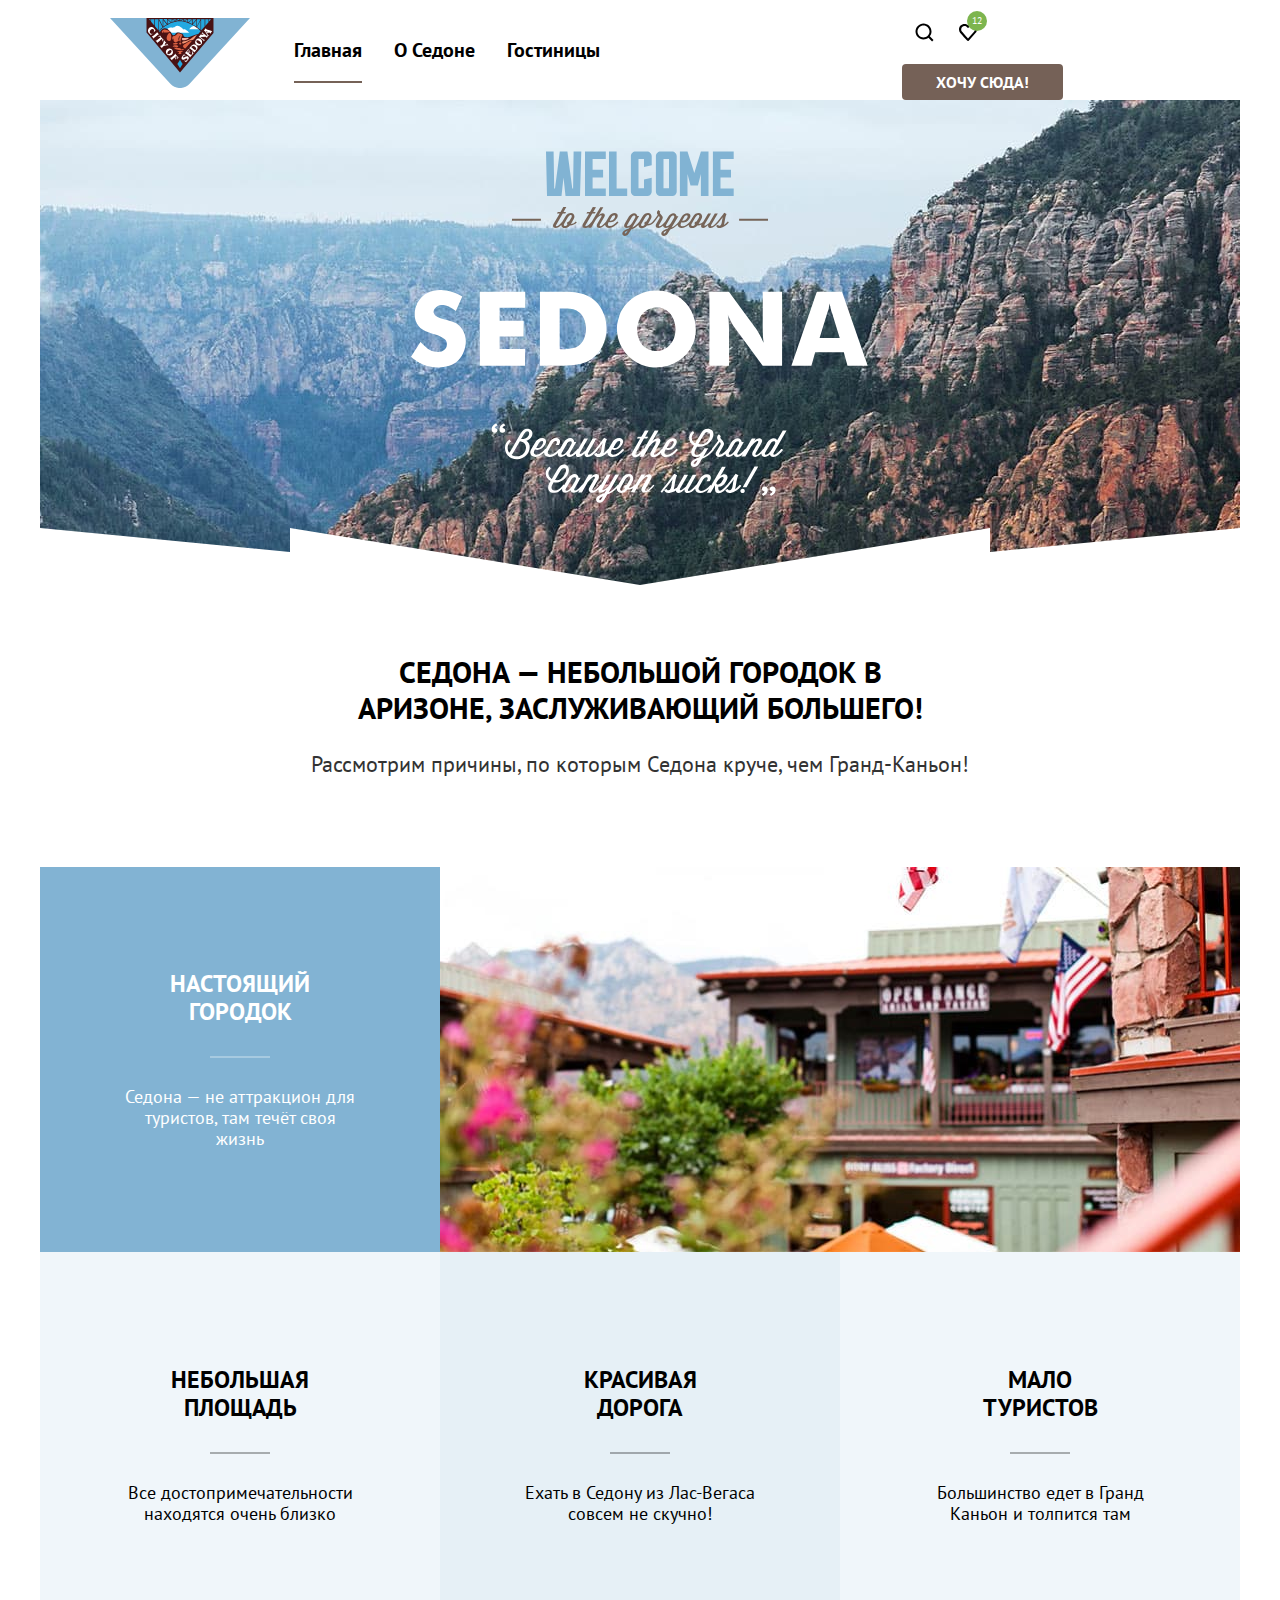
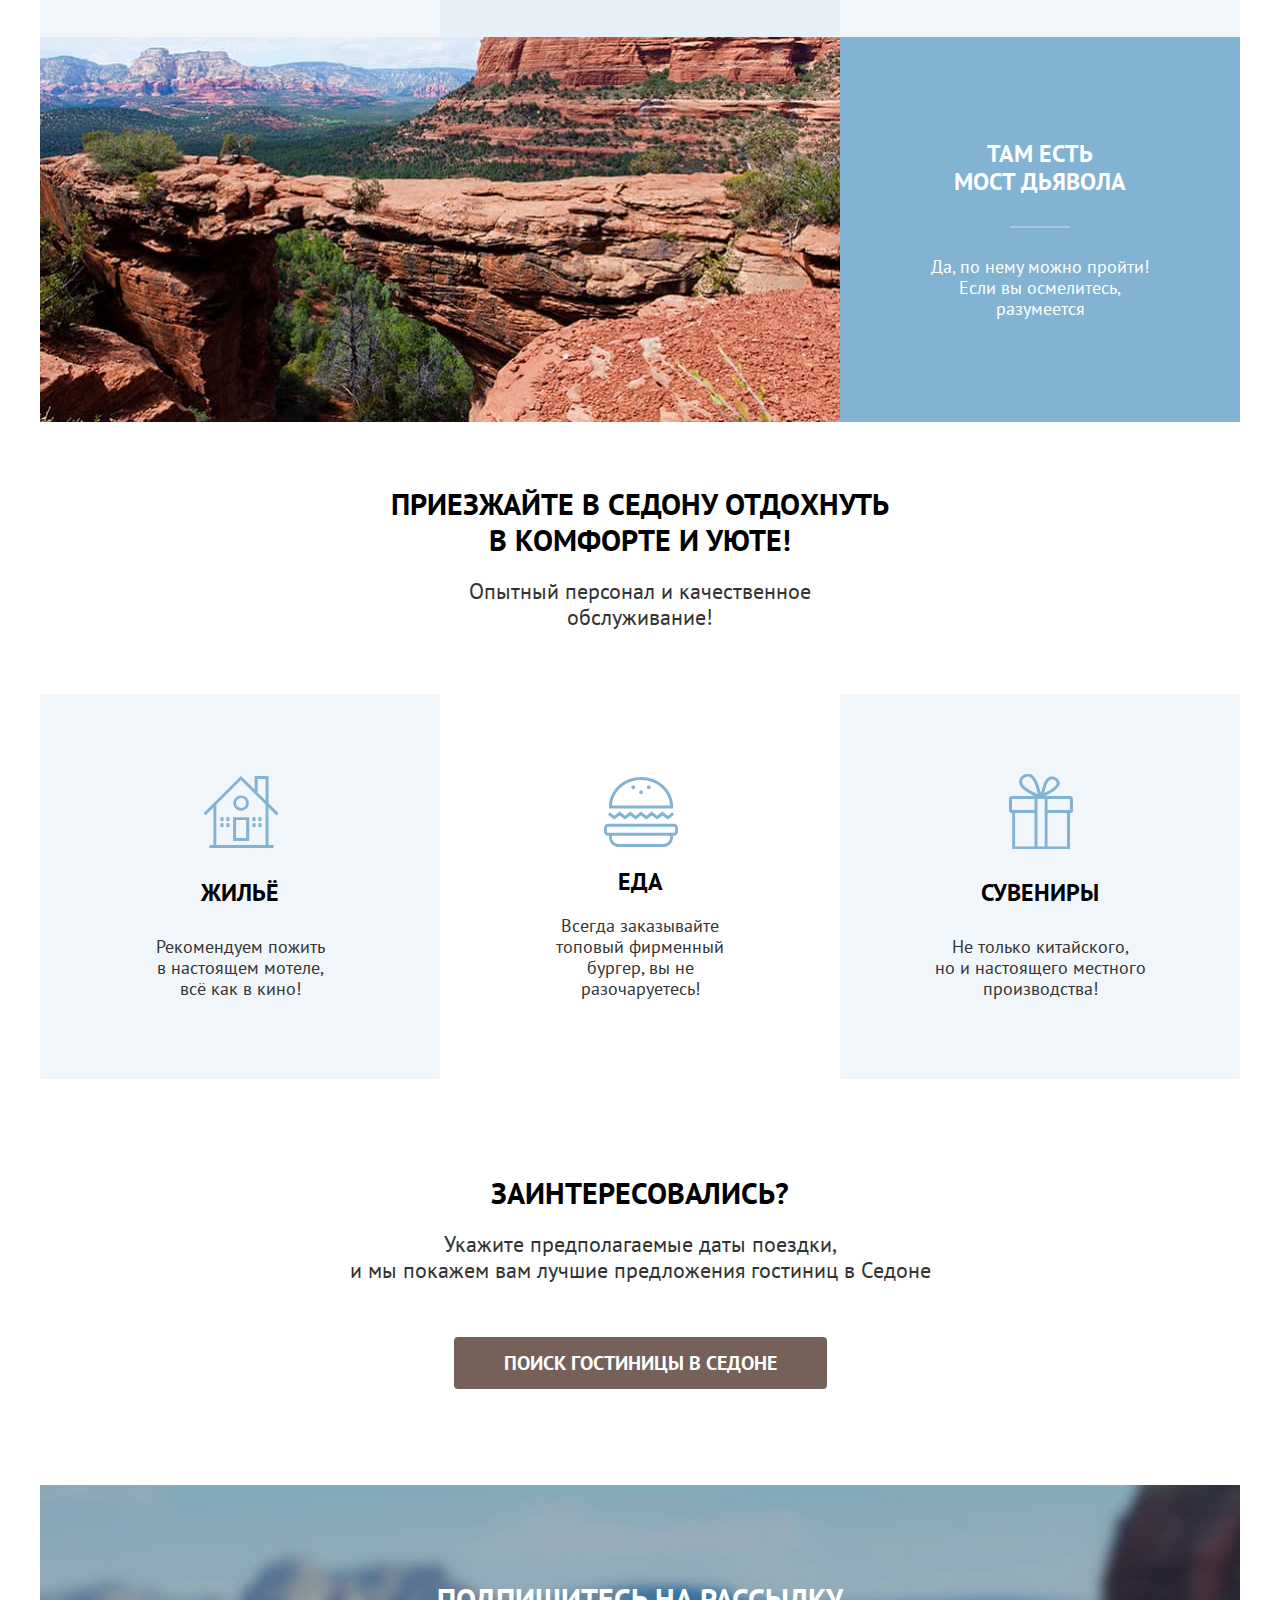
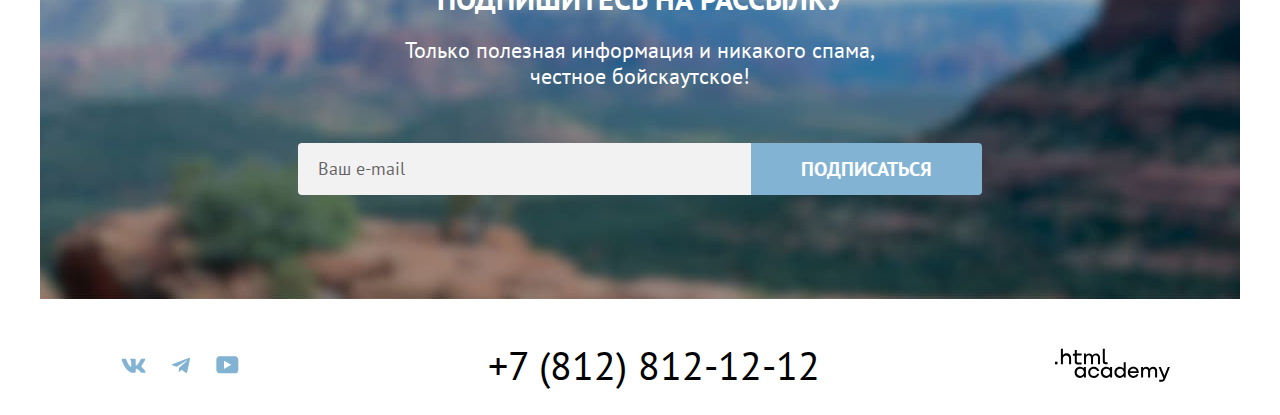
==== commit fcb9986d: "Добавляет стилизацию инпутов(Раздел 9)" ====
--- a/index.html
+++ b/index.html
@@ -7,7 +7,9 @@
     <title>HTML Academy: Седона</title>
   </head>
   <body>
+    <!-- ШАПКА САЙТА -->
     <header class="page-header">
+      <!-- ЛОГОТИП -->
       <a class="logo"
         ><img
           src="images/svg-icons/logo.svg"
@@ -16,6 +18,8 @@
           width="140"
           height="70"
       /></a>
+
+      <!-- НАВИГАЦИЯ -->
       <nav class="navigation">
         <ul class="navigation-list">
           <li class="navigation-item">
@@ -29,6 +33,8 @@
           </li>
         </ul>
       </nav>
+
+      <!-- ПОЛЬЗОВАТЕЛЬСКОЕ МЕНЮ -->
       <div class="user-menu">
         <a class="search" href="#">
           <span class="visually-hidden">Перейти в поиск</span>
@@ -40,7 +46,9 @@
       </div>
     </header>
 
+    <!-- ОСНОВНОЕ СОДЕРЖИМОЕ -->
     <main class="main-index">
+      <!-- ПРОМО-БЛОК -->
       <section class="hero">
         <h1 class="visually-hidden">город Седона</h1>
         <img
@@ -51,6 +59,8 @@
           height="352"
         />
       </section>
+
+      <!-- ПРЕИМУЩЕСТВА -->
       <section class="advantages">
         <h2 class="visually-hidden">Преимущества города</h2>
         <p class="advantages-title">
@@ -60,22 +70,20 @@
           Рассмотрим причины, по которым Седона круче, чем Гранд-Каньон!
         </p>
         <ul class="advantages-list">
-          <li class="advantages-item">
-            <div class="advantages-wrapper">
-              <div class="advantages-text-block">
-                <h3 class="advantages-subtitle">Настоящий городок</h3>
-                <p class="advantages-text">
-                  Седона — не аттракцион для туристов, там течёт своя жизнь
-                </p>
-              </div>
-              <img
-                src="images/advantages-picture-city.jpg"
-                alt="вид на Седону"
-                class="advantages-pic"
-                width="800"
-                height="385"
-              />
+          <li class="advantages-item advantages-item-wide">
+            <div class="advantages-text-block">
+              <h3 class="advantages-subtitle">Настоящий городок</h3>
+              <p class="advantages-text">
+                Седона — не аттракцион для туристов, там течёт своя жизнь
+              </p>
             </div>
+            <img
+              src="images/advantages-picture-city.jpg"
+              alt="вид на Седону"
+              class="advantages-pic"
+              width="800"
+              height="385"
+            />
           </li>
           <li class="advantages-item">
             <h3 class="advantages-subtitle">Небольшая площадь</h3>
@@ -95,28 +103,30 @@
               Большинство едет в Гранд Каньон и толпится там
             </p>
           </li>
-          <li class="advantages-item">
-            <div class="advantages-wrapper">
-              <div class="advantages-text-block">
-                <h3 class="advantages-subtitle">
-                  Там есть<br />
-                  мост дьявола
-                </h3>
-                <p class="advantages-text">
-                  Да, по нему можно пройти! Если вы осмелитесь, разумеется
-                </p>
-              </div>
-              <img
-                src="images/advantages-picture-mountains.jpg"
-                alt="вид на мост"
-                class="advantages-pic"
-                width="800"
-                height="385"
-              />
+          <li
+            class="advantages-item advantages-item-wide advantages-item-wide-reverse"
+          >
+            <div class="advantages-text-block">
+              <h3 class="advantages-subtitle">
+                Там есть<br />
+                мост дьявола
+              </h3>
+              <p class="advantages-text">
+                Да, по нему можно пройти! Если вы осмелитесь, разумеется
+              </p>
             </div>
+            <img
+              src="images/advantages-picture-mountains.jpg"
+              alt="вид на мост"
+              class="advantages-pic"
+              width="800"
+              height="385"
+            />
           </li>
         </ul>
       </section>
+
+      <!-- УСЛУГИ -->
       <section class="services">
         <h2 class="visually-hidden">Услуги</h2>
         <p class="services-title">
@@ -126,7 +136,7 @@
           Опытный персонал и качественное обслуживание!
         </p>
         <ul class="services-list">
-          <li class="services-item">
+          <li class="services-item services-item-housing">
             <h3 class="services-type">Жильё</h3>
             <p class="services-description">
               Рекомендуем пожить<br />
@@ -134,14 +144,14 @@
               всё как в кино!
             </p>
           </li>
-          <li class="services-item">
+          <li class="services-item services-item-food">
             <h3 class="services-type">Еда</h3>
             <p class="services-description">
               Всегда заказывайте<br />
               топовый фирменный бургер, вы не разочаруетесь!
             </p>
           </li>
-          <li class="services-item">
+          <li class="services-item services-item-souvenirs">
             <h3 class="services-type">Сувениры</h3>
             <p class="services-description">
               Не только китайского,<br />
@@ -150,6 +160,8 @@
           </li>
         </ul>
       </section>
+
+      <!-- ПОИСК ОТЕЛЯ -->
       <section class="hotel-search">
         <h2 class="visually-hidden">Поиск гостинницы</h2>
         <p class="hotel-search-title">Заинтересовались?</p>
@@ -161,6 +173,8 @@
           Поиск гостиницы в седоне
         </a>
       </section>
+
+      <!-- БЛОК С ПОДПИСКОЙ -->
       <section class="subscribe">
         <h2 class="subscribe-title">Подпишитесь на рассылку</h2>
         <p class="subscribe-subtitle">
@@ -184,41 +198,253 @@
       </section>
     </main>
 
+    <!-- ПОДВАЛ САЙТА -->
     <footer class="page-footer">
+      <!-- КОНТАКТЫ -->
       <section class="contacts">
         <h2 class="visually-hidden">Контактная информация</h2>
         <ul class="social-list">
           <li class="social-item">
-            <a
-              href="https://vk.com/htmlacademy"
-              class="social-link social-link-vk"
-              ><span class="visually-hidden">Вконтакте</span></a
-            >
+            <a href="https://vk.com/htmlacademy" class="social-link"
+              ><span class="visually-hidden">Вконтакте</span>
+              <svg
+                xmlns="http://www.w3.org/2000/svg"
+                width="25"
+                height="15"
+                viewBox="0 0 25 15"
+              >
+                <path
+                  fill-rule="evenodd"
+                  clip-rule="evenodd"
+                  d="M24.1164 1.80445C24.2824 1.25845 24.1164 0.856445 23.3214 0.856445H20.6964C20.0284 0.856445 19.7204 1.20345 19.5534 1.58645C19.5534 1.58645 18.2184 4.78245 16.3274 6.85845C15.7154 7.46045 15.4374 7.65145 15.1034 7.65145C14.9364 7.65145 14.6854 7.46045 14.6854 6.91345V1.80445C14.6854 1.14845 14.5014 0.856445 13.9454 0.856445H9.81738C9.40038 0.856445 9.14938 1.16045 9.14938 1.44945C9.14938 2.07045 10.0954 2.21445 10.1924 3.96245V7.76045C10.1924 8.59345 10.0394 8.74444 9.70538 8.74444C8.81538 8.74444 6.65038 5.53345 5.36538 1.85945C5.11638 1.14445 4.86438 0.856445 4.19338 0.856445H1.56638C0.816382 0.856445 0.666382 1.20345 0.666382 1.58645C0.666382 2.26845 1.55638 5.65645 4.81138 10.1374C6.98138 13.1974 10.0364 14.8564 12.8194 14.8564C14.4884 14.8564 14.6944 14.4884 14.6944 13.8534V11.5404C14.6944 10.8034 14.8524 10.6564 15.3814 10.6564C15.7714 10.6564 16.4384 10.8484 17.9964 12.3234C19.7764 14.0724 20.0694 14.8564 21.0714 14.8564H23.6964C24.4464 14.8564 24.8224 14.4884 24.6064 13.7604C24.3684 13.0364 23.5184 11.9854 22.3914 10.7384C21.7794 10.0284 20.8614 9.26345 20.5824 8.88045C20.1934 8.38945 20.3044 8.17044 20.5824 7.73345C20.5824 7.73345 23.7824 3.30745 24.1154 1.80445H24.1164Z"
+                />
+              </svg>
+            </a>
           </li>
           <li class="social-item">
-            <a
-              href="https://t.me/htmlacademy "
-              class="social-link social-link-tg"
-              ><span class="visually-hidden">Телеграм</span></a
-            >
+            <a href="https://t.me/htmlacademy " class="social-link"
+              ><span class="visually-hidden">Телеграм</span>
+              <svg
+                xmlns="http://www.w3.org/2000/svg"
+                width="18"
+                height="17"
+                viewBox="0 0 18 17"
+              >
+                <path
+                  d="M16.785 0.955705L0.840489 7.1042C-0.247661 7.54126 -0.241365 8.14828 0.640845 8.41897L4.73445 9.69597L14.2058 3.72014C14.6537 3.44766 15.0629 3.59424 14.7265 3.89281L7.05283 10.8183H7.05103L7.05283 10.8192L6.77045 15.0387C7.18413 15.0387 7.36669 14.8489 7.59871 14.625L9.58705 12.6915L13.7229 15.7464C14.4855 16.1664 15.0332 15.9506 15.2229 15.0405L17.9379 2.2453C18.2158 1.13107 17.5126 0.626562 16.785 0.955705Z"
+                />
+              </svg>
+            </a>
           </li>
           <li class="social-item">
             <a
               href="https://www.youtube.com/user/htmlacademyru"
-              class="social-link social-link-youtube"
-              ><span class="visually-hidden">HTML Академия</span></a
-            >
+              class="social-link"
+              ><span class="visually-hidden">Ютуб</span>
+              <svg
+                xmlns="http://www.w3.org/2000/svg"
+                width="23"
+                height="18"
+                viewBox="0 0 23 18"
+              >
+                <path
+                  d="M18.9402 0.356445H3.50738C1.64668 0.356445 0.333252 1.9502 0.333252 3.75645V13.8502C0.333252 15.7627 1.64668 17.3564 3.50738 17.3564H19.1591C20.8009 17.3564 22.3333 15.7627 22.3333 13.9564V3.75645C22.1143 1.9502 20.8009 0.356445 18.9402 0.356445ZM7.99494 12.8939V4.81894L15.3283 8.85645L7.99494 12.8939Z"
+                />
+              </svg>
+            </a>
           </li>
         </ul>
         <a href="tel:+78128121212" class="contacts-phone">+7 (812) 812-12-12</a>
         <a href="https://htmlacademy.ru/" class="html-academy-logo"
-          ><img
-            src="images/svg-icons/html-academy-logo.svg"
-            alt="логотип HTML Академии"
+          ><svg
+            class="html-academy-logo-pic"
+            xmlns="http://www.w3.org/2000/svg"
             width="115"
-            height="33"
-        /></a>
+            height="34"
+            viewBox="0 0 115 34"
+          >
+            <path d="M0 13.7232V16.3232H2.5V13.7232H0Z" />
+            <path
+              d="M11.6 5.32324C10 5.32324 8.8 6.02324 8 7.02324H7.9V0.823242H5.9V16.3232H7.9V11.0232C7.9 8.92324 9.2 7.42324 11.2 7.42324C13 7.42324 14.1 8.82324 14.1 10.6232V16.3232H16.1V10.2232C16.2 7.22324 14.3 5.32324 11.6 5.32324Z"
+            />
+            <path
+              d="M26.6 5.62324H21.8V1.92324H19.8V5.72324H17.9V7.72324H19.8V13.7232C19.8 15.4232 20.8 16.4232 22.5 16.4232H26.6V14.4232H22.9C22.2 14.4232 21.8 14.0232 21.8 13.3232V7.62324H26.6V5.62324Z"
+            />
+            <path
+              d="M41.1 5.42324C39.5 5.42324 38.2 6.22324 37.6 7.52324H37.5C36.9 6.32324 35.7 5.42324 34.1 5.42324C32.7 5.42324 31.6 6.22324 31 7.22324H30.9V5.62324H29V16.2232H31V10.8232C31 8.82324 32 7.32324 33.6 7.32324C35.1 7.32324 36 8.32324 36 9.92324V16.2232H38V10.6232C38 8.22324 39.4 7.32324 40.6 7.32324C42.1 7.32324 43 8.32324 43 9.92324V16.2232H45V9.72324C45.1 7.22324 43.6 5.42324 41.1 5.42324Z"
+            />
+            <path
+              d="M47.8 13.5232C47.8 15.2232 48.8 16.2232 50.6 16.2232H52.6V14.2232H50.9C50.2 14.2232 49.8 13.8232 49.8 13.1232V0.823242H47.8V13.5232Z"
+            />
+            <path
+              d="M28.9 20.5232C28 19.4232 26.7 18.7232 25 18.7232C21.9 18.7232 19.6 21.0232 19.6 24.3232C19.6 27.6232 21.9 29.9232 25 29.9232C26.8 29.9232 28 29.1232 28.8 28.0232H28.9V29.6232H30.9V19.0232H28.9V20.5232ZM25.3 27.9232C23.1 27.9232 21.7 26.3232 21.7 24.3232C21.7 22.3232 23.1 20.7232 25.3 20.7232C27.5 20.7232 28.9 22.3232 28.9 24.3232C28.9 26.2232 27.5 27.9232 25.3 27.9232Z"
+            />
+            <path
+              d="M44.2 22.8232C43.7 20.4232 41.6 18.7232 38.8 18.7232C35.4 18.7232 33.2 21.2232 33.2 24.3232C33.2 27.4232 35.4 29.9232 38.8 29.9232C41.6 29.9232 43.7 28.1232 44.2 25.7232H42.1C41.7 27.0232 40.4 28.0232 38.8 28.0232C36.6 28.0232 35.2 26.4232 35.2 24.4232C35.2 22.4232 36.6 20.8232 38.8 20.8232C40.4 20.8232 41.6 21.8232 42.1 23.0232H44.2V22.8232Z"
+            />
+            <path
+              d="M55.1 20.5232C54.2 19.4232 52.9 18.7232 51.2 18.7232C48.1 18.7232 45.8 21.0232 45.8 24.3232C45.8 27.6232 48.1 29.9232 51.2 29.9232C53 29.9232 54.2 29.1232 55 28.0232H55.1V29.6232H57.1V19.0232H55.1V20.5232ZM51.5 27.9232C49.3 27.9232 47.9 26.3232 47.9 24.3232C47.9 22.3232 49.3 20.7232 51.5 20.7232C53.7 20.7232 55.1 22.3232 55.1 24.3232C55.1 26.2232 53.6 27.9232 51.5 27.9232Z"
+            />
+            <path
+              d="M68.7 20.6232C67.8 19.5232 66.5 18.7232 64.8 18.7232C61.7 18.7232 59.4 21.0232 59.4 24.3232C59.4 27.6232 61.6 29.9232 64.8 29.9232C66.5 29.9232 67.8 29.1232 68.6 28.1232H68.7V29.6232H70.7V14.2232H68.7V20.6232ZM65.1 27.9232C62.9 27.9232 61.5 26.3232 61.5 24.3232C61.5 22.3232 62.9 20.7232 65.1 20.7232C67.3 20.7232 68.7 22.3232 68.7 24.3232C68.6 26.3232 67.2 27.9232 65.1 27.9232Z"
+            />
+            <path
+              d="M78.3 18.7232C75 18.7232 72.8 21.2232 72.8 24.3232C72.8 27.3232 74.9 29.9232 78.3 29.9232C80.8 29.9232 82.8 28.6232 83.5 26.3232H81.4C80.9 27.3232 79.8 27.9232 78.4 27.9232C76.5 27.9232 75.1 26.6232 75 25.0232H83.8C84 21.4232 81.8 18.7232 78.3 18.7232ZM78.3 20.6232C80 20.6232 81.3 21.6232 81.6 23.2232H75.1C75.4 21.7232 76.6 20.6232 78.3 20.6232Z"
+            />
+            <path
+              d="M98.2 18.7232C96.6 18.7232 95.3 19.5232 94.6 20.7232H94.5C93.9 19.5232 92.7 18.7232 91.1 18.7232C89.7 18.7232 88.6 19.4232 88 20.5232V19.0232H86.1V29.6232H88.1V24.2232C88.1 22.2232 89.1 20.8232 90.7 20.7232C92.2 20.7232 93.1 21.7232 93.1 23.3232V29.6232H95.1V24.0232C95.1 21.6232 96.5 20.7232 97.7 20.7232C99.2 20.7232 100.1 21.7232 100.1 23.3232V29.6232H102.1V23.1232C102.2 20.5232 100.7 18.7232 98.2 18.7232Z"
+            />
+            <path
+              d="M109.4 27.8232L105.8 18.9232H103.6L108.4 30.5232C108.1 31.4232 107.7 31.7232 106.7 31.7232H104.2V33.7232H106.7C108.5 33.7232 109.5 32.9232 110.2 31.1232L114.9 18.9232H112.8L109.4 27.8232Z"
+            /></svg
+        ></a>
       </section>
     </footer>
+
+    <!-- МОДАЛЬНОЕ ОКНО -->
+    <div class="modal">
+      <div class="overlay"></div>
+      <div class="modal-wrapper">
+        <p class="modal-title">Поиск гостиницы в Седоне</p>
+        <button class="modal-close">
+          <svg
+            class="modal-close-icon"
+            xmlns="http://www.w3.org/2000/svg"
+            width="14"
+            height="14"
+            viewBox="0 0 14 14"
+          >
+            <path
+              d="M14 1.29231L12.7077 0L7 5.70769L1.29231 0L0 1.29231L5.70769 7L0 12.7077L1.29231 14L7 8.29231L12.7077 14L14 12.7077L8.29231 7L14 1.29231Z"
+              fill="black"
+            />
+          </svg>
+        </button>
+        <form
+          action="https://echo.htmlacademy.ru"
+          method="post"
+          class="modal-form"
+        >
+          <label class="modal-form-input-group">
+            Дата заезда:
+            <input
+              type="text"
+              class="modal-form-input"
+              name="arrival-date"
+              value="27 апреля 2020"
+              placeholder="Укажите дату"
+            /><span class="modal-form-input-error"
+              >Мы не можем отправить вас в прошлое.</span
+            >
+          </label>
+          <label class="modal-form-input-group">
+            Дата выезда:
+            <input
+              type="text"
+              class="modal-form-input"
+              name="departure-date"
+              value="1 сентября 2023"
+              placeholder="Укажите дату"
+            /><span class="modal-form-input-allow"
+              >На эти даты есть свободные номера. Пока есть.</span
+            >
+          </label>
+          <div class="modal-form-wrapper">
+            <label class="modal-form-input-group clients-number">
+              Взрослые:
+              <span class="clients-number-wrapper">
+                <span
+                  class="clients-number-button clients-number-button-minus"
+                  aria-label="Кнопка. Уменьшить количество"
+                  tabindex="0"
+                >
+                  <svg
+                    xmlns="http://www.w3.org/2000/svg"
+                    width="14"
+                    height="2"
+                    viewBox="0 0 14 2"
+                  >
+                    <path d="M0 0L0 2L14 2V0L0 0Z" />
+                  </svg>
+                </span>
+                <span
+                  class="clients-number-button clients-number-button-plus"
+                  aria-label="Кнопка. Увеличить количество"
+                  tabindex="0"
+                >
+                  <svg
+                    xmlns="http://www.w3.org/2000/svg"
+                    width="14"
+                    height="14"
+                    viewBox="0 0 14 14"
+                  >
+                    <path d="M14 6H8V0H6V6H0V8H6V14H8V8H14V6Z" />
+                  </svg>
+                </span>
+                <input
+                  type="text"
+                  class="modal-form-input"
+                  name="adults-number"
+                  value="2"
+                  placeholder="0"
+                />
+              </span>
+            </label>
+            <label class="modal-form-input-group clients-number">
+              Дети:
+              <span class="tooltip" tabindex="0" aria-labelledby="tooltip-date">
+                <span class="tooltip-text tooltip-text-active" id="tooltip-date"
+                  >Укажите количество детей, которые будут с вами, возраст
+                  которых от 6 до 18 лет. Дети до 6 лет размещаются
+                  бесплатно.</span
+                >
+              </span>
+
+              <span class="clients-number-wrapper">
+                <span
+                  class="clients-number-button clients-number-button-minus"
+                  aria-label="Кнопка. Уменьшить количество"
+                  tabindex="0"
+                >
+                  <svg
+                    xmlns="http://www.w3.org/2000/svg"
+                    width="14"
+                    height="2"
+                    viewBox="0 0 14 2"
+                  >
+                    <path d="M0 0L0 2L14 2V0L0 0Z" />
+                  </svg>
+                </span>
+                <span
+                  class="clients-number-button clients-number-button-plus"
+                  aria-label="Кнопка. Увеличить количество"
+                  tabindex="0"
+                >
+                  <svg
+                    xmlns="http://www.w3.org/2000/svg"
+                    width="14"
+                    height="14"
+                    viewBox="0 0 14 14"
+                  >
+                    <path d="M14 6H8V0H6V6H0V8H6V14H8V8H14V6Z" />
+                  </svg>
+                </span>
+
+                <input
+                  type="text"
+                  class="modal-form-input"
+                  name="kids-number"
+                  value="2"
+                  placeholder="0"
+                />
+              </span>
+            </label>
+          </div>
+
+          <button class="modal-form-button" type="submit">Найти</button>
+        </form>
+      </div>
+    </div>
+    <script src="js/script.js"></script>
   </body>
 </html>
--- a/styles/styles.css
+++ b/styles/styles.css
@@ -1,3 +1,5 @@
+/* ПОДКЛЮЧЕНИЕ ШРИФТОВ */
+
 @font-face {
   font-family: "PT Sans";
   font-style: normal;
@@ -14,6 +16,8 @@
   font-display: swap;
 }
 
+/* ГЛОБАЛЬНЫЕ СТИЛИ */
+
 *,
 *::before,
 *::after {
@@ -34,6 +38,8 @@
   font-size: 18px;
   line-height: 21px;
   color: #000;
+
+  position: relative;
 }
 
 .img {
@@ -55,6 +61,10 @@
   overflow: hidden;
 }
 
+/* ГЛАВНАЯ СТРАНИЦА */
+
+/* ШАПКА САЙТА */
+
 .page-header {
   width: 1200px;
   margin: 0 auto;
@@ -73,7 +83,6 @@
 .logo-pic {
   position: relative;
   display: block;
-  z-index: 1;
 }
 
 .navigation {
@@ -100,6 +109,29 @@
   padding: 20px 16px;
 }
 
+.navigation-link:hover {
+  color: #756157;
+}
+
+.navigation-link:focus {
+  outline: none;
+  color: #756157;
+}
+
+.navigation-link:active {
+  color: #756157;
+  opacity: 0.3;
+}
+
+.navigation-link-current {
+  text-decoration: underline;
+  text-decoration-color: #756257;
+  text-decoration-thickness: 2px;
+  text-underline-position: under;
+  text-underline-offset: 19.5px;
+  position: relative;
+}
+
 .user-menu {
   width: 268px;
   display: flex;
@@ -108,12 +140,46 @@
 }
 
 .likes {
+  position: relative;
   margin-right: 20px;
   background-image: url("../images/svg-icons/like.svg");
 }
 
+.likes::before {
+  content: "12";
+  position: absolute;
+  display: flex;
+  align-items: center;
+  justify-content: center;
+  right: 3px;
+  top: 11px;
+  font-size: 10px;
+  line-height: 10px;
+  color: #fff;
+  width: 20px;
+  height: 20px;
+  background-color: #7db54f;
+  border-radius: 50%;
+}
+
 .search {
   background-image: url("../images/svg-icons/search.svg");
+}
+
+.search:hover {
+  opacity: 0.6;
+}
+
+.search:active {
+  opacity: 0.3;
+}
+
+.likes:hover {
+  opacity: 0.6;
+}
+
+.likes:active {
+  opacity: 0.3;
 }
 
 .search,
@@ -142,6 +208,22 @@
   padding: 8px 34px;
 }
 
+.page-header-button:hover {
+  background-color: #615048;
+}
+
+.page-header-button:focus {
+  background-color: #615048;
+  outline: none;
+}
+
+.page-header-button:active {
+  background-color: #756157;
+  color: rgba(255, 255, 255, 0.3);
+}
+
+/* ОСНОВНОЕ СОДЕРЖИМОЕ */
+
 .main-index,
 .main-inner {
   flex-grow: 1;
@@ -149,18 +231,23 @@
   margin: 0 auto;
 }
 
+/* ПРОМО-БЛОК */
+
 .hero {
   min-height: 485px;
   background-color: #83b3d333;
-  background-image: url("../images/hero-picture.jpg");
-  background-repeat: no-repeat;
-  background-size: cover;
+  background-image: url("../images/svg-icons/divider.svg"),
+    url("../images/hero-picture.jpg");
+  background-repeat: no-repeat, no-repeat;
+  background-position: left bottom, center;
   text-align: center;
 }
 
 .hero-pic-text {
   margin-top: 51px;
 }
+
+/* ПРЕИМУЩЕСТВА */
 
 .advantages {
   padding-top: 69px;
@@ -188,13 +275,8 @@
   margin: 0;
   padding: 0;
   list-style-type: none;
-  display: flex;
-  flex-wrap: wrap;
-}
-
-.advantages-wrapper {
-  display: flex;
-  justify-content: center;
+  display: grid;
+  grid-template-columns: repeat(3, 400px);
 }
 
 .advantages-item {
@@ -202,13 +284,30 @@
   flex-direction: column;
   justify-content: center;
   min-height: 385px;
-}
-
-.advantages-item:not(:first-child):not(:last-child) {
-  width: 400px;
-}
-
-.advantages-item:last-child .advantages-wrapper {
+  background-color: rgba(131, 179, 211, 0.12);
+}
+
+/* ДЕЛАЕТ КАЖДЫЙ ТРЕТИЙ ЭЛЕМЕНТ БОЛЕЕ ТЕМНЫМ ЦВЕТОМ */
+
+.advantages-item:nth-child(3n) {
+  background-color: rgba(131, 179, 211, 0.2);
+}
+
+/* ДЕЛАЕТ ПЕРВЫЙ И ПОСЛЕДНИЙ ЭЛЕМЕНТ СПИСКА СИНИМ ЦВЕТОМ */
+
+.advantages-item:first-child,
+.advantages-item:last-child {
+  background-color: #82b3d3;
+  color: #fff;
+  flex-direction: column;
+}
+
+.advantages-list .advantages-item-wide {
+  flex-direction: row;
+  grid-column: 1 / span 3;
+}
+
+.advantages-list .advantages-item-wide-reverse {
   flex-direction: row-reverse;
 }
 
@@ -218,8 +317,6 @@
   align-items: center;
   flex-direction: column;
   width: 400px;
-  background-color: #82b3d3;
-  color: #fff;
 }
 
 .advantages-subtitle {
@@ -229,6 +326,22 @@
   line-height: 28px;
   text-transform: uppercase;
   text-align: center;
+  position: relative;
+}
+
+.advantages-subtitle::before {
+  content: "";
+  position: absolute;
+  width: 60px;
+  height: 2px;
+  background-color: rgba(0, 0, 0, 0.3);
+  top: 86px;
+  left: 50%;
+  transform: translateX(-50%);
+}
+
+.advantages-item-wide .advantages-subtitle::before {
+  background-color: rgba(255, 255, 255, 0.3);
 }
 
 .advantages-text {
@@ -237,13 +350,7 @@
   text-align: center;
 }
 
-.advantages-item {
-  background-color: rgba(131, 179, 211, 0.12);
-}
-
-.advantages-item:nth-child(3) {
-  background-color: rgba(131, 179, 211, 0.2);
-}
+/* УСЛУГИ */
 
 .services {
   padding-top: 64px;
@@ -280,9 +387,31 @@
 .services-item {
   display: flex;
   flex-direction: column;
-  justify-content: center;
+  justify-content: space-between;
+  align-items: center;
   width: 400px;
   min-height: 385px;
+  padding: 80px 85px;
+}
+
+.services-item::before {
+  content: "";
+  width: 75px;
+  height: 75px;
+  background-repeat: no-repeat;
+  background-position: center;
+}
+
+.services-item-housing::before {
+  background-image: url("../images/svg-icons/service-icon-house.svg");
+}
+
+.services-item-food::before {
+  background-image: url("../images/svg-icons/service-icon-food.svg");
+}
+
+.services-item-souvenirs::before {
+  background-image: url("../images/svg-icons/service-icon-souvenir.svg");
 }
 
 .services-item:nth-child(odd) {
@@ -290,11 +419,12 @@
 }
 
 .services-type {
-  margin: 0 0 30px;
+  margin: 0;
   font-size: 24px;
   line-height: 28px;
   text-transform: uppercase;
   text-align: center;
+  position: relative;
 }
 
 .services-description {
@@ -306,6 +436,8 @@
   text-align: center;
 }
 
+/* ПОИСК ОТЕЛЯ */
+
 .hotel-search {
   padding: 96px 0;
   display: flex;
@@ -336,6 +468,22 @@
   font-size: 20px;
   line-height: 36px;
 }
+
+.hotel-search-button:hover {
+  background-color: #615048;
+}
+
+.hotel-search-button:focus {
+  background-color: #615048;
+  outline: none;
+}
+
+.hotel-search-button:active {
+  background-color: #756157;
+  color: rgba(255, 255, 255, 0.3);
+}
+
+/* БЛОК С ПОДПИСКОЙ */
 
 .subscribe {
   padding: 96px 0 104px;
@@ -380,6 +528,24 @@
   background-color: #82b3d3;
   border: none;
   border-radius: 0px 4px 4px 0px;
+}
+
+.subscribe-button:hover {
+  background-color: #68a2ca;
+}
+
+.subscribe-button:focus {
+  outline: none;
+  background-color: #68a2ca;
+}
+
+.subscribe-button:active {
+  color: rgba(255, 255, 255, 0.3);
+}
+
+.subscribe-button:disabled {
+  background-color: #e5e5e5;
+  cursor: initial;
 }
 
 .subscribe-email {
@@ -395,13 +561,41 @@
   background-color: #f2f2f2;
 }
 
+.subscribe-email::placeholder {
+  color: rgba(0, 0, 0, 0.6);
+}
+
+.subscribe-email:hover {
+  background-color: #e6e6e6;
+}
+
+.subscribe-email:focus {
+  outline: 3px solid #83b3d3;
+  background-color: #e6e6e6;
+}
+
+.subscribe-email:not(:placeholder-shown) {
+  outline: 2px solid #000;
+  background-color: #f2f2f2;
+}
+
+.subscribe-email:disabled,
+.subscribe-email:disabled::placeholder {
+  color: rgba(0, 0, 0, 0.3);
+  background-color: #f2f2f2;
+}
+
+/* ПОДВАЛ САЙТА */
+
 .page-footer {
   width: 1200px;
   margin: 0 auto;
-  padding: 40px 0 30px;
+  padding: 46px 0 30px;
 
   background-color: #fff;
 }
+
+/* КОНТАКТЫ */
 
 .contacts {
   margin: 0 auto;
@@ -409,6 +603,42 @@
   display: flex;
   justify-content: space-between;
   flex-wrap: wrap;
+}
+
+.social-list {
+  width: 142px;
+  margin: 0;
+  padding: 0;
+  list-style-type: none;
+  display: flex;
+  flex-wrap: wrap;
+}
+
+.social-item {
+  display: flex;
+}
+
+.social-link {
+  width: 47px;
+  height: 40px;
+  display: flex;
+  justify-content: center;
+  align-items: center;
+  fill: #83b3d3;
+}
+
+.social-link:hover {
+  fill: #68a2ca;
+}
+
+.social-link:focus {
+  outline: none;
+  fill: #68a2ca;
+}
+
+.social-link:active {
+  fill: #68a2ca;
+  opacity: 0.3;
 }
 
 .contacts-phone {
@@ -418,37 +648,51 @@
   text-decoration: none;
 }
 
-.social-list {
-  width: 142px;
-  margin: 0;
-  padding: 0;
-  list-style-type: none;
-  display: flex;
-  flex-wrap: wrap;
-}
-
-.social-item {
-  display: flex;
-}
-
-.social-link {
-  width: 47px;
-  height: 40px;
-  background-repeat: no-repeat;
-  background-position: center;
-}
-
-.social-link-vk {
-  background-image: url("../images/svg-icons/social-vk.svg");
-}
-
-.social-link-tg {
-  background-image: url("../images/svg-icons/social-tg.svg");
-}
-
-.social-link-youtube {
-  background-image: url("../images/svg-icons/social-youtube.svg");
-}
+.contacts-phone:hover {
+  color: #756157;
+}
+
+.contacts-phone:focus {
+  outline: none;
+  color: #756157;
+}
+
+.contacts-phone:active {
+  color: #756157;
+  opacity: 0.3;
+}
+
+.html-academy-logo {
+  display: flex;
+  justify-content: center;
+  align-items: center;
+}
+
+.html-academy-logo-pic {
+  fill: #000;
+}
+
+.html-academy-logo-pic:hover {
+  fill: #756157;
+}
+
+.html-academy-logo:focus .html-academy-logo-pic {
+  outline: none;
+  fill: #756157;
+}
+
+.html-academy-logo:focus {
+  outline: none;
+}
+
+.html-academy-logo-pic:active {
+  fill: #756157;
+  opacity: 0.3;
+}
+
+/* СТРАНИЦА КАТАЛОГА ОТЕЛЕЙ */
+
+/* ОБЕРТКА ДЛЯ ЗАГОЛОВКА С ХЛЕБНЫМИ КРОШКАМИ И ФИЛЬТРОМ ОТЕЛЕЙ */
 
 .wrapper {
   padding: 35px 0 70px;
@@ -459,6 +703,8 @@
   color: #fff;
 }
 
+/* БЛОК С ЗАГОЛОВКОМ И ХЛЕБНЫМИ КРОШКАМИ */
+
 .inner-header {
   margin: 0 auto 40px;
   width: 1060px;
@@ -476,6 +722,20 @@
   padding: 0;
   list-style-type: none;
   display: flex;
+  position: relative;
+}
+
+.breadcrumbs::after {
+  content: "";
+  position: absolute;
+  width: 7px;
+  height: 10px;
+  background-image: url("../images/svg-icons/breadcrumb-arrow.svg");
+  background-repeat: no-repeat;
+  background-position: center;
+  top: 50%;
+  transform: translateY(-50%);
+  left: 23px;
 }
 
 .breadcrumbs-item {
@@ -485,6 +745,18 @@
 
 .breadcrumbs-link {
   font-size: 16px;
+}
+
+.breadcrumbs-link:hover {
+  opacity: 0.6;
+}
+
+.breadcrumbs-link:focus {
+  outline: none;
+}
+
+.breadcrumbs-link:active {
+  opacity: 0.3;
 }
 
 .breadcrumbs-link-index {
@@ -493,8 +765,11 @@
   background-image: url("../images/svg-icons/breadcrumb-icon.svg");
   background-repeat: no-repeat;
   background-position: center;
-  margin-right: 10px;
-}
+  margin-right: 28px;
+  position: relative;
+}
+
+/* ФИЛЬТР ОТЕЛЕЙ */
 
 .hotels-filter {
   margin: 0 auto;
@@ -533,17 +808,102 @@
   margin-bottom: 16px;
   line-height: 23px;
   position: relative;
+  display: flex;
+  align-items: center;
+  cursor: pointer;
+}
+
+.hotels-filter-group:not(:last-of-type) .control:hover {
+  opacity: 0.6;
+}
+
+.hotels-filter-group:not(:last-of-type) .control:active {
+  opacity: 0.3;
 }
 
 .control:last-child {
   margin-bottom: 0;
 }
 
-.control input {
+.control-input {
   font-family: "PT Sans", "Arial", sans-serif;
   font-weight: 700;
   font-size: 18px;
   line-height: 24px;
+  background-color: #f2f2f2;
+}
+
+.control-mark {
+  display: inline-block;
+  width: 20px;
+  height: 20px;
+  background-color: #fff;
+  margin-right: 16px;
+  position: relative;
+  cursor: pointer;
+}
+
+.control-mark-checkbox {
+  border-radius: 4px;
+}
+
+.control-mark-checkbox::before {
+  content: "";
+  position: absolute;
+  width: 20px;
+  height: 20px;
+  background-image: url("../images/svg-icons/tick-icon.svg");
+  background-repeat: no-repeat;
+  display: none;
+}
+
+.control-input[type="checkbox"]:checked + .control-mark-checkbox::before {
+  display: block;
+}
+
+.control-mark-radio {
+  border-radius: 50%;
+}
+
+.control-mark-radio::before {
+  content: "";
+  width: 20px;
+  height: 20px;
+  background-color: #3f5e72;
+  position: absolute;
+  border-radius: 50%;
+  border: 5px solid #fff;
+  display: none;
+}
+
+.control-input[type="radio"]:checked + .control-mark-radio::before {
+  display: block;
+}
+
+.control-input[type="checkbox"]:focus + .control-mark-checkbox {
+  outline: 3px solid #83b3d3;
+}
+
+.control-input[type="radio"]:focus + .control-mark-radio {
+  outline: 3px solid #83b3d3;
+}
+
+.range-input-wrapper .control-input:hover {
+  background-color: #e6e6e6;
+}
+
+.range-input-wrapper .control-input:focus {
+  background-color: #e6e6e6;
+  outline: 3px solid #83b3d3;
+}
+
+.range-input-wrapper .control-input:not(:placeholder-shown) {
+  outline: 2px solid #000;
+  background-color: #f2f2f2;
+}
+
+.range-input-wrapper .control-input:disabled {
+  color: rgba(0, 0, 0, 0.3);
   background-color: #f2f2f2;
 }
 
@@ -580,8 +940,52 @@
   border-radius: 0px 4px 4px 0px;
 }
 
-.control-range {
-  margin: 0;
+.range {
+  width: 288px;
+  height: 20px;
+  display: flex;
+  align-items: center;
+}
+
+.range-scale {
+  width: 100%;
+  height: 4px;
+  background-color: rgba(255, 255, 255, 0.3);
+}
+
+.range-bar {
+  width: 226px;
+  height: 4px;
+  background-color: #fff;
+  position: relative;
+}
+
+.range-toggle {
+  width: 20px;
+  height: 20px;
+  background-color: #fff;
+  border: none;
+  border-radius: 5px;
+  position: absolute;
+  top: 50%;
+  transform: translateY(-50%);
+  cursor: pointer;
+}
+
+.range-toggle:focus-visible {
+  outline: 5px solid #83b3d3;
+}
+
+.range-toggle:active {
+  outline: 3px solid #83b3d3;
+}
+
+.toggle-min {
+  left: 0;
+}
+
+.toggle-max {
+  left: 208px;
 }
 
 .filter-button-list {
@@ -605,13 +1009,50 @@
   background-color: #82b3d3;
 }
 
+.filter-button:hover {
+  background-color: #68a2ca;
+}
+
+.filter-button:focus {
+  outline: none;
+  background-color: #68a2ca;
+}
+
+.filter-button:active {
+  background-color: #82b3d3;
+  color: rgba(255, 255, 255, 0.3);
+}
+
+.filter-button:disabled {
+  background-color: #e5e5e5;
+  cursor: initial;
+}
+
 .filter-button-reset {
   background-color: transparent;
 }
 
+.filter-button-reset:hover {
+  color: rgba(255, 255, 255, 0.6);
+}
+
+.filter-button-reset:focus-visible {
+  outline: 3px solid #83b3d3;
+}
+
+.filter-button-reset:active {
+  color: rgba(255, 255, 255, 0.3);
+}
+
+.filter-button-reset:disabled {
+  color: rgba(255, 255, 255, 0.1);
+}
+
+/* КАТАЛОГ ОТЕЛЕЙ */
+
 .hotels-catalog {
   margin: 0 auto;
-  padding: 50px 0 60px;
+  padding: 53px 0 60px;
   width: 1060px;
 }
 
@@ -632,7 +1073,7 @@
 }
 
 .select-control {
-  margin: 0 auto 0 0;
+  margin: 0 70px 0 0;
   padding: 10px 20px;
   width: 292px;
   font-family: "PT Sans", "Arial", sans-serif;
@@ -641,6 +1082,25 @@
   line-height: 21px;
   border-radius: 4px;
   border: 2px solid #e5e5e5;
+  appearance: none;
+  background-image: url("../images/svg-icons/select-arrow.svg");
+  background-repeat: no-repeat;
+  background-position: 259px 16px;
+  cursor: pointer;
+}
+
+.select-control:hover {
+  border: 2px solid #68a2ca;
+}
+
+.select-control:focus {
+  outline: none;
+  border: 2px solid #68a2ca;
+}
+
+.select-control:disabled {
+  border: 2px solid rgba(0, 0, 0, 0.3);
+  opacity: 0.3;
 }
 
 .select-control option {
@@ -672,6 +1132,19 @@
   background-position: center;
 }
 
+.select-button:hover {
+  border: 2px solid #000;
+}
+
+.select-button:focus-visible {
+  outline: none;
+  border: 2px solid #68a2ca;
+}
+
+.select-button:active {
+  border-radius: 2px solid #000;
+}
+
 .select-button-active {
   border-color: #000;
 }
@@ -692,8 +1165,8 @@
   margin: 0 0 80px;
   padding: 0;
   list-style-type: none;
-  display: flex;
-  flex-wrap: wrap;
+  display: grid;
+  grid-template-columns: repeat(3, 340px);
   gap: 20px;
 }
 
@@ -702,7 +1175,6 @@
   display: flex;
   flex-direction: column;
   justify-content: space-between;
-  width: 340px;
   min-height: 438px;
   border: 1px solid #e6e6e6;
   border-radius: 4px;
@@ -739,36 +1211,103 @@
   color: #333;
 }
 
+.star {
+  margin: 0;
+  width: 140px;
+  background-repeat: no-repeat;
+}
+
+.two-star {
+  background-image: url("../images/svg-icons/star-icon.svg"),
+    url("../images/svg-icons/star-icon.svg");
+  background-position: 0 10px, 24px 10px;
+}
+
+.three-star {
+  background-image: url("../images/svg-icons/star-icon.svg"),
+    url("../images/svg-icons/star-icon.svg"),
+    url("../images/svg-icons/star-icon.svg");
+  background-position: 0 10px, 24px 10px, 48px 10px;
+}
+
+.four-star {
+  background-image: url("../images/svg-icons/star-icon.svg"),
+    url("../images/svg-icons/star-icon.svg"),
+    url("../images/svg-icons/star-icon.svg"),
+    url("../images/svg-icons/star-icon.svg");
+  background-position: 0 10px, 24px 10px, 48px 10px, 72px 10px;
+}
+
+.hotel-link,
+.favourite-button {
+  width: 140px;
+  padding: 8px 26px;
+  border: none;
+}
+
 .favourite-button,
 .favourite-button-active {
   font-family: "PT Sans", "Arial", sans-serif;
 }
 
 .favourite-button {
+  padding: 8px 17px;
   background-color: #82b3d3;
+}
+
+.favourite-button:hover {
+  background-color: #68a2ca;
+}
+
+.favourite-button:focus-visible {
+  outline: none;
+  background-color: #68a2ca;
+}
+
+.favourite-button:active {
+  background-color: #82b3d3;
+  color: rgba(255, 255, 255, 0.3);
 }
 
 .favourite-button-active {
   background-color: #7db54f;
 }
 
-.star {
+.favourite-button-active:hover {
+  background-color: #6c9e42;
+}
+
+.favourite-button-active:focus-visible {
+  outline: none;
+  background-color: #6c9e42;
+}
+
+.favourite-button-active:active {
+  background-color: #6c9e42;
+  color: rgba(255, 255, 255, 0.3);
+}
+
+.favourite-button-active:disabled {
+  background-color: #e5e5e5;
+}
+
+.hotel-link:hover {
+  background-color: #615048;
+}
+
+.hotel-link:focus-visible {
+  outline: none;
+  background-color: #615048;
+}
+
+.hotel-link:active {
+  background-color: #756157;
+  color: rgba(255, 255, 255, 0.3);
+}
+
+.hotel-rating {
+  padding: 9px 22px 7px 23px;
   width: 140px;
-}
-
-.hotel-link,
-.favourite-button {
-  padding: 8px 26px;
-  border: none;
-}
-
-.favourite-button {
-  padding-left: 20px;
-  padding-right: 20px;
-}
-
-.hotel-rating {
-  padding: 9px 22px 8px 23px;
   font-size: 16px;
   line-height: 20px;
   text-transform: uppercase;
@@ -807,7 +1346,37 @@
   border-radius: 4px;
 }
 
+.pagination-link:hover {
+  background-color: #68a2ca;
+}
+
+.pagination-link:focus-visible {
+  outline: none;
+  background-color: #68a2ca;
+}
+
+.pagination-link:active {
+  background-color: #82b3d3;
+  color: rgba(255, 255, 255, 0.3);
+}
+
 .pagination-link-current {
+  background-color: #f2f2f2;
+  color: #000;
+}
+
+.pagination-link-current:hover {
+  background-color: #f2f2f2;
+  color: #000;
+}
+
+.pagination-link-current:focus-visible {
+  outline: none;
+  background-color: #f2f2f2;
+  color: #000;
+}
+
+.pagination-link-current:active {
   background-color: #f2f2f2;
   color: #000;
 }
@@ -820,6 +1389,22 @@
   font-weight: 400;
 }
 
+.pagination-link-show-all:hover {
+  background-color: #fff;
+}
+
+.pagination-link-show-all:focus-visible {
+  outline: none;
+  background-color: #fff;
+}
+
+.pagination-link-show-all:active {
+  color: #000;
+  background-color: #fff;
+}
+
+/* БЛОК С ПОДПИСКОЙ */
+
 .subscribe-inner {
   background-image: none;
   background-color: #fff;
@@ -829,3 +1414,318 @@
 .subscribe-inner .subscribe-subtitle {
   color: #000;
 }
+
+/* МОДАЛЬНОЕ ОКНО */
+
+.modal-open .overlay,
+.modal-open .modal-wrapper {
+  display: block;
+}
+
+.overlay {
+  position: absolute;
+  background-color: rgba(242, 242, 242, 0.8);
+  top: 0;
+  left: 0;
+  width: 100%;
+  height: 100%;
+  display: none;
+}
+
+.modal-wrapper {
+  padding: 64px 70px;
+  width: 717px;
+  background-color: #fff;
+  border-radius: 30px;
+  box-shadow: 0px 25px 50px 0px rgba(0, 0, 0, 0.15);
+  position: fixed;
+  left: 50%;
+  top: 50%;
+  transform: translate(-50%, -50%);
+  display: none;
+}
+
+.modal-open {
+  display: block;
+}
+
+.modal-title {
+  margin: 0 0 64px;
+  font-size: 30px;
+  font-weight: 700;
+  line-height: 36px;
+  text-transform: uppercase;
+}
+
+.modal-close {
+  padding: 0;
+  position: absolute;
+  display: flex;
+  justify-content: center;
+  align-items: center;
+  top: 64px;
+  right: 52px;
+  width: 52px;
+  height: 52px;
+  border-radius: 50%;
+  border: none;
+  background-color: #f2f2f2;
+  cursor: pointer;
+}
+
+.modal-close:hover {
+  background-color: #e6e6e6;
+}
+
+.modal-close:focus-visible {
+  outline: 3px solid #83b3d3;
+  background-color: #e6e6e6;
+}
+
+.modal-close:active .modal-close-icon {
+  opacity: 0.3;
+}
+
+.modal-close:active {
+  outline: none;
+}
+
+.modal-form {
+  display: flex;
+  flex-direction: column;
+  gap: 48px;
+}
+
+.modal-form-input-group {
+  display: flex;
+  justify-content: space-between;
+  align-items: center;
+  flex-grow: 1;
+  font-size: 20px;
+  font-weight: 700;
+  line-height: 24px;
+  text-transform: capitalize;
+  position: relative;
+}
+
+.modal-form > .modal-form-input-group::after {
+  content: "";
+  position: absolute;
+  width: 20px;
+  height: 20px;
+  background-image: url("../images/svg-icons/date-icon.svg");
+  background-repeat: no-repeat;
+  right: 20px;
+  top: 14px;
+  cursor: pointer;
+}
+
+.modal-form-input {
+  position: relative;
+  padding: 12px 20px;
+  width: 440px;
+  font-family: "PT Sans", "Arial", sans-serif;
+  font-size: 18px;
+  font-weight: 700;
+  line-height: 24px;
+  border-radius: 4px;
+  background-color: #f2f2f2;
+  border: none;
+}
+
+.modal-form-input::placeholder {
+  color: rgba(0, 0, 0, 0.6);
+}
+
+.modal-form-input:hover {
+  background-color: #e6e6e6;
+}
+
+.modal-form-input:focus {
+  outline: 3px solid #83b3d3;
+  background-color: #e6e6e6;
+}
+
+.modal-form-input:not(:placeholder-shown) {
+  outline: 2px solid #000;
+  background-color: #f2f2f2;
+}
+
+.modal-form-input:disabled {
+  outline: 2px solid rgba(0, 0, 0, 0.3);
+  color: rgba(0, 0, 0, 0.3);
+  background-color: #f2f2f2;
+}
+
+.clients-number {
+  flex-grow: 0;
+  width: 247px;
+}
+
+.clients-number:last-child {
+  width: 242px;
+  justify-content: flex-start;
+  align-items: center;
+}
+
+.clients-number .modal-form-input {
+  width: 110px;
+  padding: 12px 0;
+  text-align: center;
+}
+
+.clients-number-wrapper {
+  position: relative;
+}
+
+.clients-number-button {
+  padding: 0;
+  margin: 0;
+  width: 20px;
+  height: 20px;
+  border: none;
+  background-color: transparent;
+  display: flex;
+  justify-content: center;
+  align-items: center;
+  cursor: pointer;
+  position: absolute;
+  z-index: 1;
+  border-radius: 4px;
+}
+
+.clients-number-button svg {
+  opacity: 0.3;
+  fill: #756157;
+}
+
+.clients-number-button-minus {
+  top: 14px;
+  left: 10px;
+}
+
+.clients-number-button-plus {
+  top: 14px;
+  right: 10px;
+}
+
+.clients-number-button:hover svg {
+  fill: #000;
+  opacity: 1;
+}
+
+.clients-number-button:focus-visible {
+  fill: #000;
+  opacity: 1;
+  outline: 3px solid #82b3d3;
+}
+
+.clients-number-button:active svg {
+  fill: #000;
+  opacity: 0.3;
+}
+
+.modal-form-wrapper {
+  display: flex;
+  justify-content: space-between;
+  flex-wrap: wrap;
+}
+
+.modal-form-input-error,
+.modal-form-input-allow {
+  position: absolute;
+  bottom: -25px;
+  left: 157px;
+  font-size: 16px;
+  line-height: 21px;
+  font-weight: 400;
+  text-transform: none;
+}
+
+.modal-form-input-error {
+  color: #ff5757;
+}
+
+.tooltip {
+  margin-left: 10px;
+  margin-right: auto;
+  width: 26px;
+  height: 26px;
+  border-radius: 50%;
+  background-image: url("../images/svg-icons/tooltip-letter.svg");
+  background-color: #83b3d3;
+  background-position: center;
+  background-repeat: no-repeat;
+  border: none;
+  cursor: pointer;
+}
+
+.tooltip:focus {
+  outline: 3px solid #756157;
+}
+
+.tooltip-text {
+  width: 256px;
+  position: absolute;
+  top: 52px;
+  right: 42px;
+  background-color: #333;
+  padding: 20px 18px 23px 22px;
+  box-shadow: 0px 15px 30px 0px rgba(0, 0, 0, 0.3);
+  border-radius: 10px;
+  color: #fff;
+  font-size: 16px;
+  line-height: 20px;
+  font-weight: normal;
+  text-transform: none;
+  display: none;
+}
+
+.tooltip:hover .tooltip-text {
+  display: block;
+}
+
+.tooltip-text::before {
+  position: absolute;
+  left: 127px;
+  transform: translateX(-50%);
+  top: -13px;
+  content: "";
+  width: 19px;
+  height: 19px;
+  background-image: url("../images/svg-icons/tooptip-triangle.svg");
+  background-repeat: no-repeat;
+  background-position: center;
+}
+
+.modal-form-button {
+  padding: 18px 77px;
+  background-color: #83b3d3;
+  border-radius: 10px;
+  border: none;
+  color: #fff;
+  font-family: "PT Sans", "Arial", sans-serif;
+  font-size: 20px;
+  font-weight: 700;
+  line-height: 24px;
+  text-transform: uppercase;
+  cursor: pointer;
+}
+
+.modal-form-button:hover {
+  background-color: #68a2ca;
+}
+
+.modal-form-button:focus {
+  outline: none;
+  background-color: #68a2ca;
+}
+
+.modal-form-button:active {
+  color: rgba(255, 255, 255, 0.3);
+}
+
+.modal-form-button:disabled {
+  background-color: #e5e5e5;
+  cursor: initial;
+}
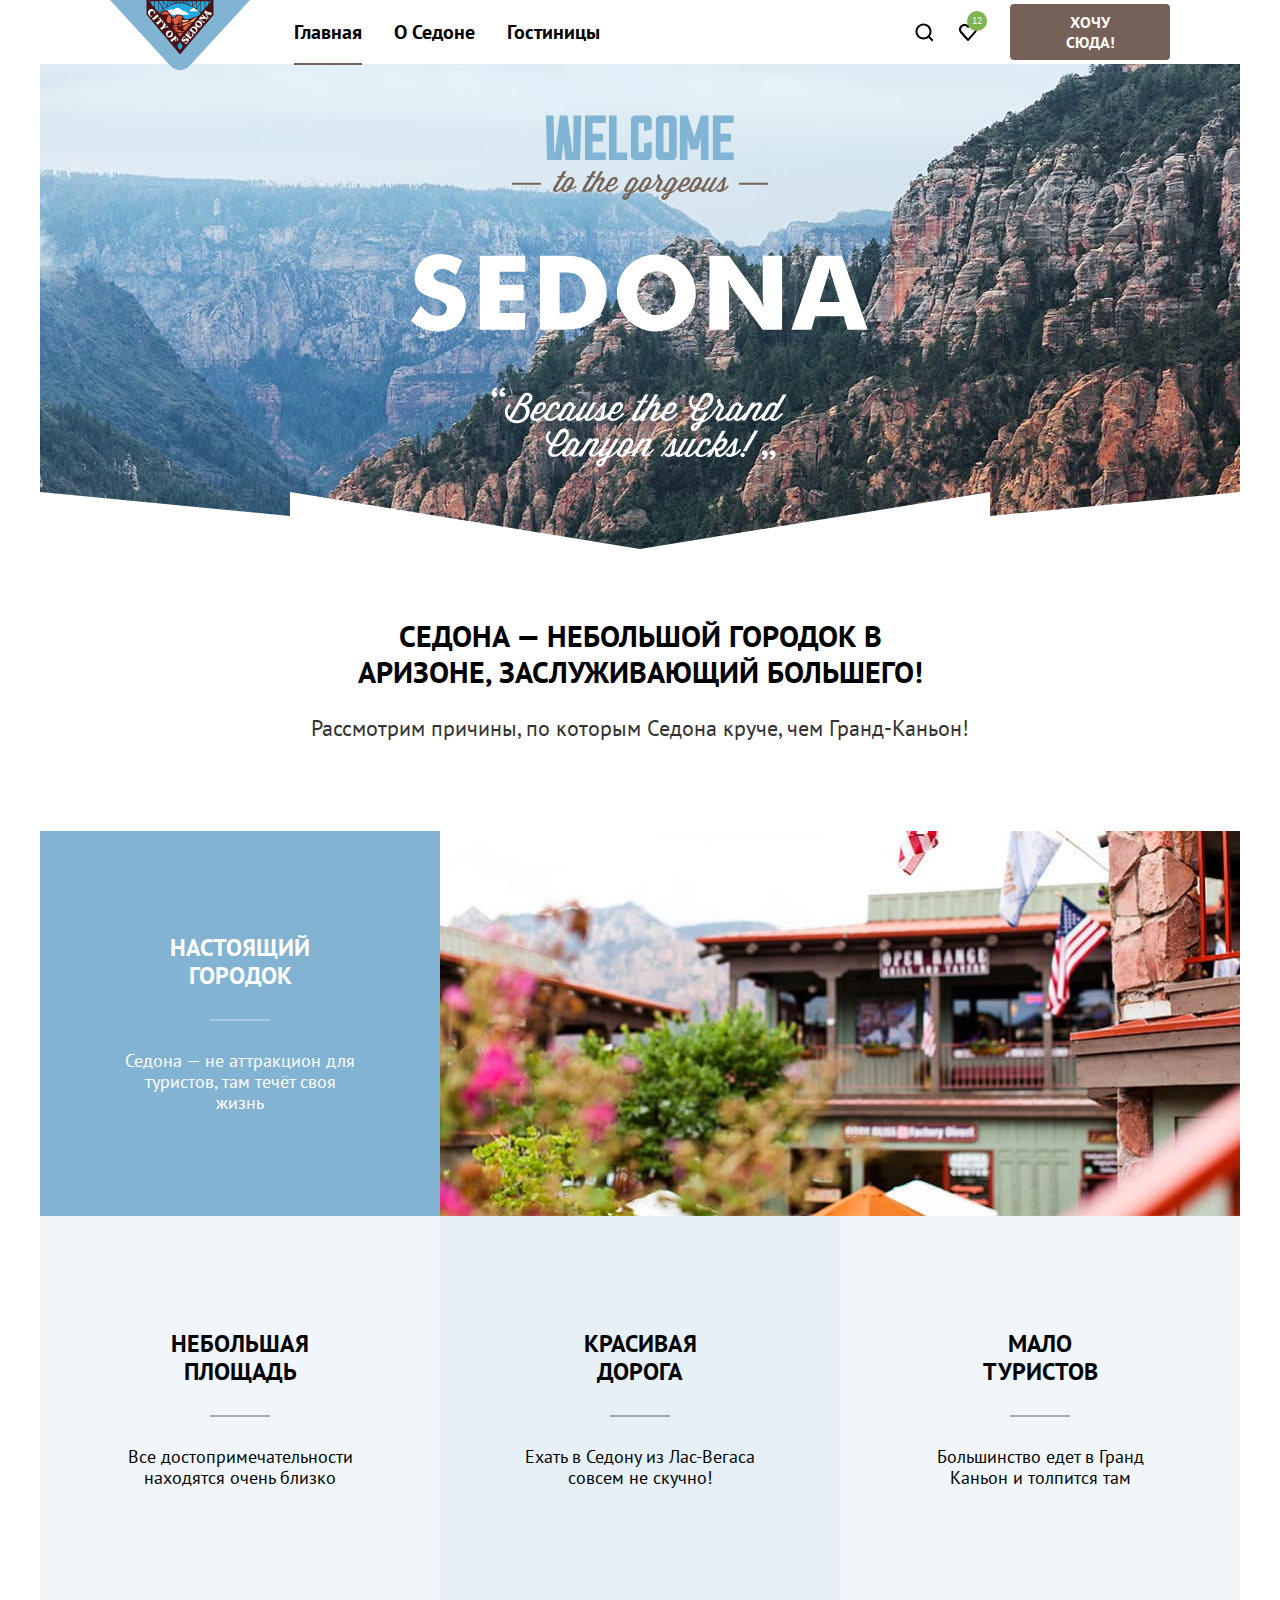
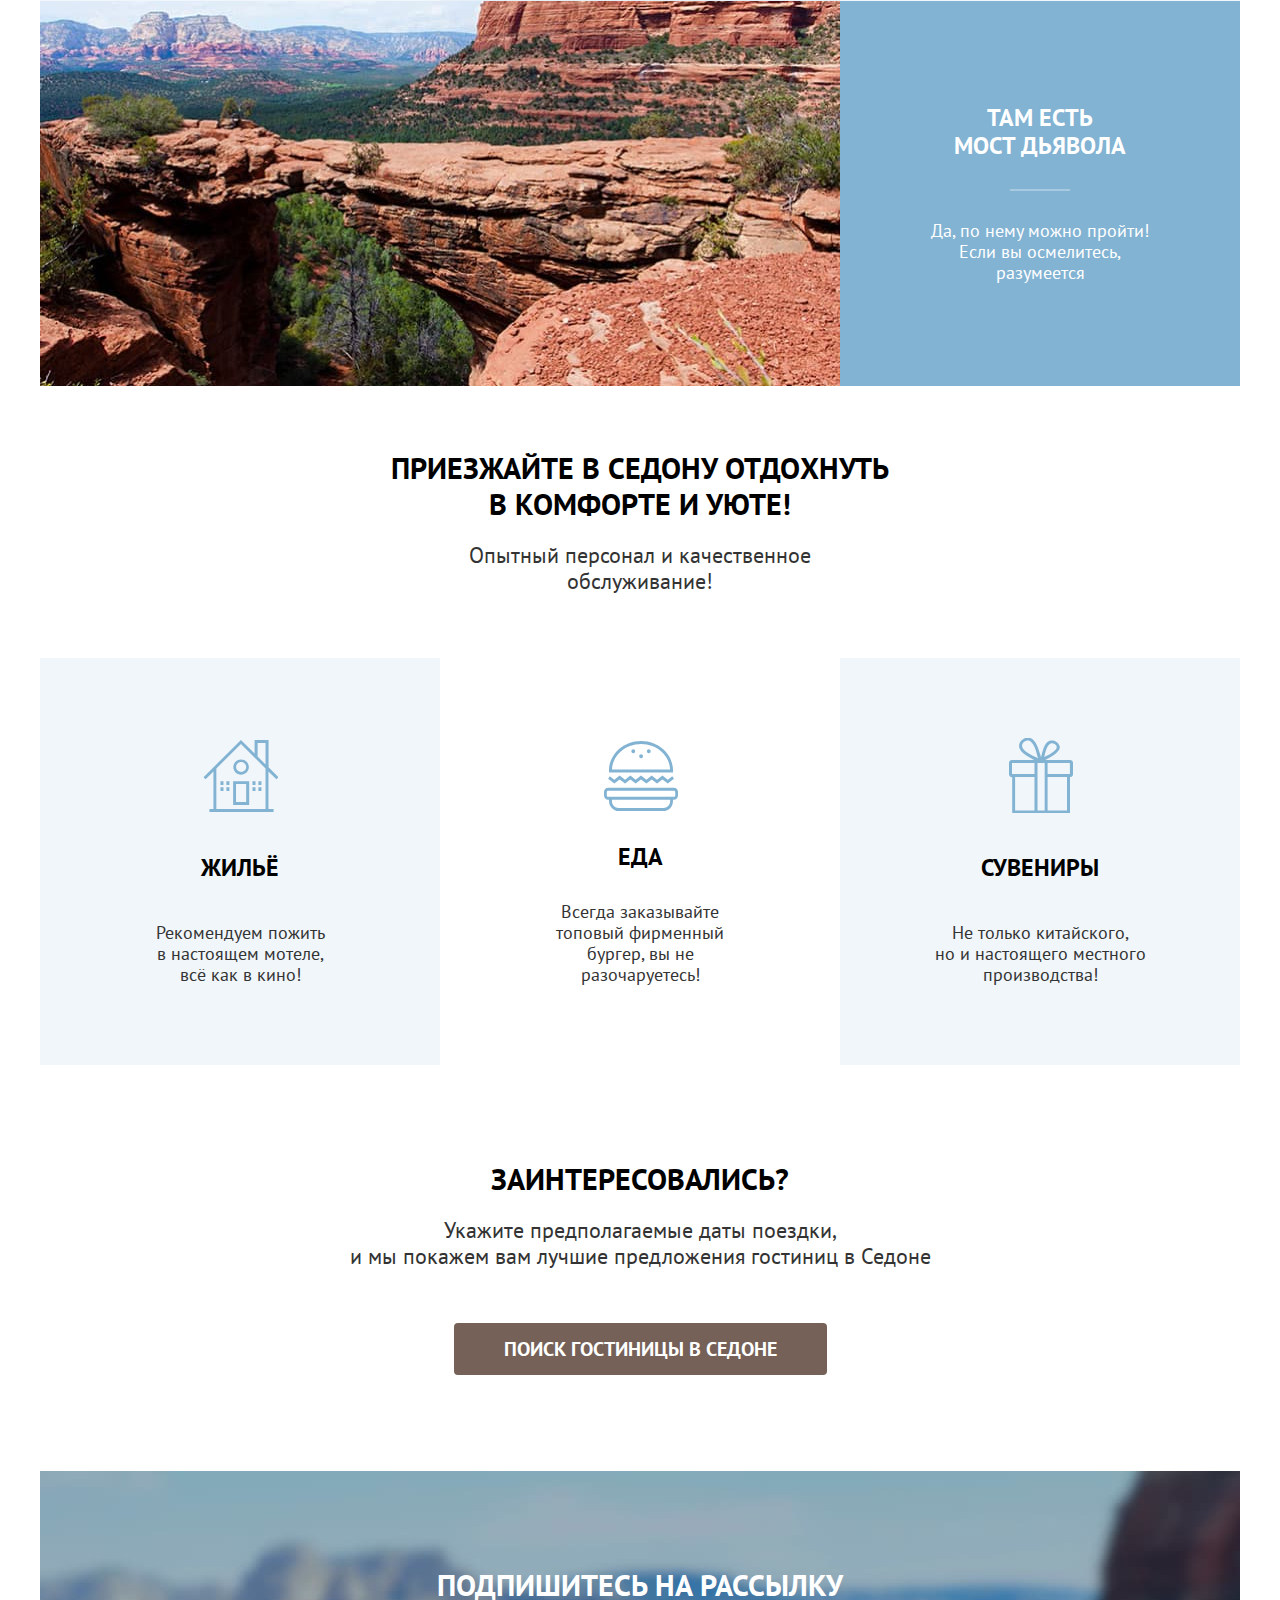
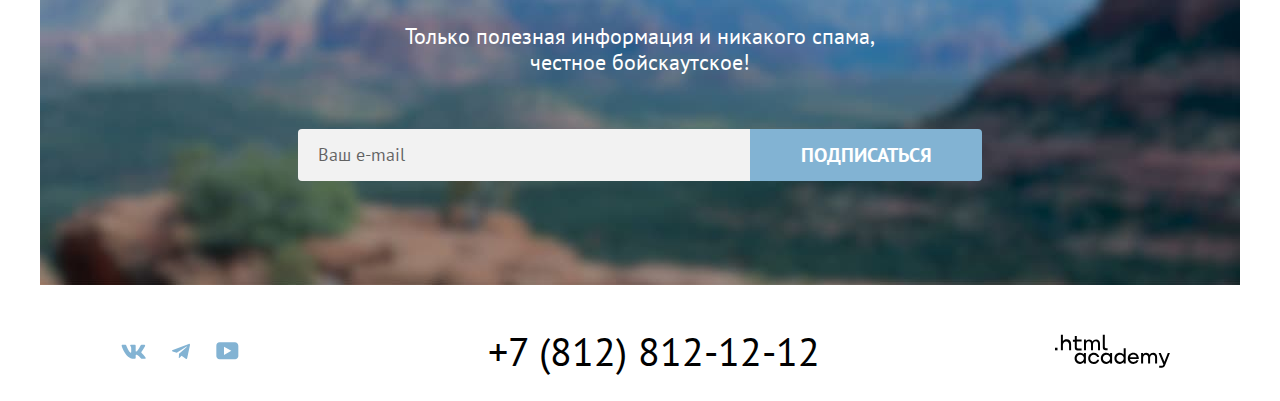
==== commit 2c320ccb: "Добавляет изменения по 10 разделу" ====
--- a/index.html
+++ b/index.html
@@ -3,8 +3,10 @@
   <head>
     <meta charset="utf-8" />
     <meta name="viewport" content="width=device-width, intial-scale=1.0" />
+    <link rel="icon" href="favicon.ico" />
+    <link rel="icon" type="image/png" href="images/favicon/favicon-32x32.png" />
     <link rel="stylesheet" href="styles/styles.css" />
-    <title>HTML Academy: Седона</title>
+    <title>Седона - Главная страница</title>
   </head>
   <body>
     <!-- ШАПКА САЙТА -->
@@ -12,9 +14,9 @@
       <!-- ЛОГОТИП -->
       <a class="logo"
         ><img
+          class="logo-pic"
           src="images/svg-icons/logo.svg"
-          alt="логотип Седоны"
-          class="logo-pic"
+          alt="Логотип Седоны."
           width="140"
           height="70"
       /></a>
@@ -26,10 +28,10 @@
             <a class="navigation-link navigation-link-current">Главная</a>
           </li>
           <li class="navigation-item">
-            <a href="#" class="navigation-link">О седоне</a>
+            <a class="navigation-link" href="#">О седоне</a>
           </li>
           <li class="navigation-item">
-            <a href="catalog.html" class="navigation-link">Гостиницы</a>
+            <a class="navigation-link" href="catalog.html">Гостиницы</a>
           </li>
         </ul>
       </nav>
@@ -37,12 +39,13 @@
       <!-- ПОЛЬЗОВАТЕЛЬСКОЕ МЕНЮ -->
       <div class="user-menu">
         <a class="search" href="#">
-          <span class="visually-hidden">Перейти в поиск</span>
+          <span class="visually-hidden">Перейти в поиск.</span>
         </a>
-        <a class="likes" href="#">
-          <span class="visually-hidden">Перейти в избранное</span>
+        <a class="favourites" href="#">
+          <span class="favourites-counter">12</span>
+          <span class="visually-hidden">Перейти в избранное.</span>
         </a>
-        <a href="#" class="button page-header-button">Хочу сюда!</a>
+        <a class="button page-header-button" href="#">Хочу сюда!</a>
       </div>
     </header>
 
@@ -50,11 +53,11 @@
     <main class="main-index">
       <!-- ПРОМО-БЛОК -->
       <section class="hero">
-        <h1 class="visually-hidden">город Седона</h1>
+        <h1 class="visually-hidden">город Седона.</h1>
         <img
+          class="hero-pic-text"
           src="images/svg-icons/hero-text.svg"
-          alt="Welcome to the gorgeous Sedona. Because the Grand Canyon sucks"
-          class="hero-pic-text"
+          alt="Welcome to the gorgeous Sedona. Because the Grand Canyon sucks."
           width="458"
           height="352"
         />
@@ -62,7 +65,7 @@
 
       <!-- ПРЕИМУЩЕСТВА -->
       <section class="advantages">
-        <h2 class="visually-hidden">Преимущества города</h2>
+        <h2 class="visually-hidden">Преимущества города.</h2>
         <p class="advantages-title">
           Седона — небольшой городок в Аризоне, заслуживающий большего!
         </p>
@@ -78,9 +81,9 @@
               </p>
             </div>
             <img
+              class="advantages-pic"
               src="images/advantages-picture-city.jpg"
-              alt="вид на Седону"
-              class="advantages-pic"
+              alt="Вид на Седону."
               width="800"
               height="385"
             />
@@ -116,9 +119,9 @@
               </p>
             </div>
             <img
+              class="advantages-pic"
               src="images/advantages-picture-mountains.jpg"
-              alt="вид на мост"
-              class="advantages-pic"
+              alt="Вид на мост."
               width="800"
               height="385"
             />
@@ -128,7 +131,7 @@
 
       <!-- УСЛУГИ -->
       <section class="services">
-        <h2 class="visually-hidden">Услуги</h2>
+        <h2 class="visually-hidden">Услуги.</h2>
         <p class="services-title">
           Приезжайте в Седону отдохнуть в комфорте и уюте!
         </p>
@@ -163,13 +166,13 @@
 
       <!-- ПОИСК ОТЕЛЯ -->
       <section class="hotel-search">
-        <h2 class="visually-hidden">Поиск гостинницы</h2>
+        <h2 class="visually-hidden">Поиск гостинницы.</h2>
         <p class="hotel-search-title">Заинтересовались?</p>
         <p class="hotel-search-description">
           Укажите предполагаемые даты поездки,<br />и мы покажем вам лучшие
           предложения гостиниц в Седоне
         </p>
-        <a href="#" class="button hotel-search-button">
+        <a class="button hotel-search-button" href="#">
           Поиск гостиницы в седоне
         </a>
       </section>
@@ -181,9 +184,9 @@
           Только полезная информация и никакого спама, честное бойскаутское!
         </p>
         <form
+          class="subscribe-form"
           action="https://echo.htmlacademy.ru/"
           method="post"
-          class="subscribe-form"
         >
           <input
             name="client-email"
@@ -202,16 +205,17 @@
     <footer class="page-footer">
       <!-- КОНТАКТЫ -->
       <section class="contacts">
-        <h2 class="visually-hidden">Контактная информация</h2>
+        <h2 class="visually-hidden">Контактная информация.</h2>
         <ul class="social-list">
           <li class="social-item">
-            <a href="https://vk.com/htmlacademy" class="social-link"
-              ><span class="visually-hidden">Вконтакте</span>
+            <a class="social-link" href="https://vk.com/htmlacademy"
+              ><span class="visually-hidden">Вконтакте.</span>
               <svg
                 xmlns="http://www.w3.org/2000/svg"
                 width="25"
                 height="15"
                 viewBox="0 0 25 15"
+                role="img"
               >
                 <path
                   fill-rule="evenodd"
@@ -222,13 +226,14 @@
             </a>
           </li>
           <li class="social-item">
-            <a href="https://t.me/htmlacademy " class="social-link"
-              ><span class="visually-hidden">Телеграм</span>
+            <a class="social-link" href="https://t.me/htmlacademy "
+              ><span class="visually-hidden">Телеграм.</span>
               <svg
                 xmlns="http://www.w3.org/2000/svg"
                 width="18"
                 height="17"
                 viewBox="0 0 18 17"
+                role="img"
               >
                 <path
                   d="M16.785 0.955705L0.840489 7.1042C-0.247661 7.54126 -0.241365 8.14828 0.640845 8.41897L4.73445 9.69597L14.2058 3.72014C14.6537 3.44766 15.0629 3.59424 14.7265 3.89281L7.05283 10.8183H7.05103L7.05283 10.8192L6.77045 15.0387C7.18413 15.0387 7.36669 14.8489 7.59871 14.625L9.58705 12.6915L13.7229 15.7464C14.4855 16.1664 15.0332 15.9506 15.2229 15.0405L17.9379 2.2453C18.2158 1.13107 17.5126 0.626562 16.785 0.955705Z"
@@ -238,14 +243,15 @@
           </li>
           <li class="social-item">
             <a
+              class="social-link"
               href="https://www.youtube.com/user/htmlacademyru"
-              class="social-link"
-              ><span class="visually-hidden">Ютуб</span>
+              ><span class="visually-hidden">Ютуб.</span>
               <svg
                 xmlns="http://www.w3.org/2000/svg"
                 width="23"
                 height="18"
                 viewBox="0 0 23 18"
+                role="img"
               >
                 <path
                   d="M18.9402 0.356445H3.50738C1.64668 0.356445 0.333252 1.9502 0.333252 3.75645V13.8502C0.333252 15.7627 1.64668 17.3564 3.50738 17.3564H19.1591C20.8009 17.3564 22.3333 15.7627 22.3333 13.9564V3.75645C22.1143 1.9502 20.8009 0.356445 18.9402 0.356445ZM7.99494 12.8939V4.81894L15.3283 8.85645L7.99494 12.8939Z"
@@ -254,14 +260,16 @@
             </a>
           </li>
         </ul>
-        <a href="tel:+78128121212" class="contacts-phone">+7 (812) 812-12-12</a>
-        <a href="https://htmlacademy.ru/" class="html-academy-logo"
+        <a class="contacts-phone" href="tel:+78128121212">+7 (812) 812-12-12</a>
+        <a class="html-academy-logo" href="https://htmlacademy.ru/"
           ><svg
             class="html-academy-logo-pic"
             xmlns="http://www.w3.org/2000/svg"
             width="115"
             height="34"
             viewBox="0 0 115 34"
+            role="img"
+            aria-label="Логотип HTML Академии."
           >
             <path d="M0 13.7232V16.3232H2.5V13.7232H0Z" />
             <path
@@ -301,35 +309,37 @@
       </section>
     </footer>
 
-    <!-- МОДАЛЬНОЕ ОКНО -->
+    <!-- МОДАЛЬНОЕ ОКНО.ЧТОБЫ ОНО ОТОБРАЖАЛОСЬ. НУЖНО ДОБАВИТЬ КЛАСС modal-open ИЛИ НАЖАТЬ НА КНОПКИ "ХОЧУ СЮДА", "ПОИСК ГОСТИНИЦЫ В СЕДОНЕ" -->
     <div class="modal">
       <div class="overlay"></div>
       <div class="modal-wrapper">
         <p class="modal-title">Поиск гостиницы в Седоне</p>
-        <button class="modal-close">
+        <button class="modal-close" type="button">
           <svg
             class="modal-close-icon"
             xmlns="http://www.w3.org/2000/svg"
             width="14"
             height="14"
             viewBox="0 0 14 14"
+            role="img"
           >
             <path
               d="M14 1.29231L12.7077 0L7 5.70769L1.29231 0L0 1.29231L5.70769 7L0 12.7077L1.29231 14L7 8.29231L12.7077 14L14 12.7077L8.29231 7L14 1.29231Z"
               fill="black"
             />
           </svg>
+          <span class="visually-hidden">Закрыть модальное окно.</span>
         </button>
         <form
+          class="modal-form"
           action="https://echo.htmlacademy.ru"
           method="post"
-          class="modal-form"
         >
           <label class="modal-form-input-group">
             Дата заезда:
             <input
+              class="modal-form-input"
               type="text"
-              class="modal-form-input"
               name="arrival-date"
               value="27 апреля 2020"
               placeholder="Укажите дату"
@@ -340,8 +350,8 @@
           <label class="modal-form-input-group">
             Дата выезда:
             <input
+              class="modal-form-input"
               type="text"
-              class="modal-form-input"
               name="departure-date"
               value="1 сентября 2023"
               placeholder="Укажите дату"
@@ -355,35 +365,35 @@
               <span class="clients-number-wrapper">
                 <span
                   class="clients-number-button clients-number-button-minus"
-                  aria-label="Кнопка. Уменьшить количество"
-                  tabindex="0"
+                  aria-label="Кнопка Уменьшить количество."
                 >
                   <svg
                     xmlns="http://www.w3.org/2000/svg"
                     width="14"
                     height="2"
                     viewBox="0 0 14 2"
+                    role="img"
                   >
                     <path d="M0 0L0 2L14 2V0L0 0Z" />
                   </svg>
                 </span>
                 <span
                   class="clients-number-button clients-number-button-plus"
-                  aria-label="Кнопка. Увеличить количество"
-                  tabindex="0"
+                  aria-label="Кнопка Увеличить количество."
                 >
                   <svg
                     xmlns="http://www.w3.org/2000/svg"
                     width="14"
                     height="14"
                     viewBox="0 0 14 14"
+                    role="img"
                   >
                     <path d="M14 6H8V0H6V6H0V8H6V14H8V8H14V6Z" />
                   </svg>
                 </span>
                 <input
-                  type="text"
                   class="modal-form-input"
+                  type="number"
                   name="adults-number"
                   value="2"
                   placeholder="0"
@@ -392,8 +402,11 @@
             </label>
             <label class="modal-form-input-group clients-number">
               Дети:
-              <span class="tooltip" tabindex="0" aria-labelledby="tooltip-date">
-                <span class="tooltip-text tooltip-text-active" id="tooltip-date"
+              <span class="tooltip" aria-labelledby="tooltip-label">
+                <span
+                  class="tooltip-text tooltip-text-active"
+                  id="tooltip-label"
+                  role="tooltip"
                   >Укажите количество детей, которые будут с вами, возраст
                   которых от 6 до 18 лет. Дети до 6 лет размещаются
                   бесплатно.</span
@@ -403,36 +416,36 @@
               <span class="clients-number-wrapper">
                 <span
                   class="clients-number-button clients-number-button-minus"
-                  aria-label="Кнопка. Уменьшить количество"
-                  tabindex="0"
+                  aria-label="Кнопка Уменьшить количество."
                 >
                   <svg
                     xmlns="http://www.w3.org/2000/svg"
                     width="14"
                     height="2"
                     viewBox="0 0 14 2"
+                    role="img"
                   >
                     <path d="M0 0L0 2L14 2V0L0 0Z" />
                   </svg>
                 </span>
                 <span
                   class="clients-number-button clients-number-button-plus"
-                  aria-label="Кнопка. Увеличить количество"
-                  tabindex="0"
+                  aria-label="Кнопка Увеличить количество."
                 >
                   <svg
                     xmlns="http://www.w3.org/2000/svg"
                     width="14"
                     height="14"
                     viewBox="0 0 14 14"
+                    role="img"
                   >
                     <path d="M14 6H8V0H6V6H0V8H6V14H8V8H14V6Z" />
                   </svg>
                 </span>
 
                 <input
-                  type="text"
                   class="modal-form-input"
+                  type="number"
                   name="kids-number"
                   value="2"
                   placeholder="0"
--- a/styles/styles.css
+++ b/styles/styles.css
@@ -37,12 +37,12 @@
   font-family: "PT Sans", "Arial", sans-serif;
   font-size: 18px;
   line-height: 21px;
-  color: #000;
+  color: #000000;
 
   position: relative;
 }
 
-.img {
+img {
   max-width: 100%;
   height: auto;
   object-fit: cover;
@@ -72,7 +72,7 @@
   align-items: center;
   padding: 0 70px 0;
 
-  background-color: #fff;
+  background-color: #ffffff;
 }
 
 .logo {
@@ -99,9 +99,11 @@
 }
 
 .navigation-link {
+  display: inline-block;
+  max-width: 150px;
   font-size: 20px;
   line-height: 24px;
-  color: #000;
+  color: #000000;
   font-weight: 700;
   text-decoration: none;
   text-transform: capitalize;
@@ -109,16 +111,16 @@
   padding: 20px 16px;
 }
 
-.navigation-link:hover {
+.navigation-link:hover:not(.navigation-link-current) {
   color: #756157;
 }
 
-.navigation-link:focus {
+.navigation-link:focus:not(.navigation-link-current) {
   outline: none;
   color: #756157;
 }
 
-.navigation-link:active {
+.navigation-link:active:not(.navigation-link-current) {
   color: #756157;
   opacity: 0.3;
 }
@@ -137,16 +139,16 @@
   display: flex;
   align-items: center;
   flex-wrap: wrap;
-}
-
-.likes {
+  row-gap: 10px;
+}
+
+.favourites {
   position: relative;
   margin-right: 20px;
   background-image: url("../images/svg-icons/like.svg");
 }
 
-.likes::before {
-  content: "12";
+.favourites-counter {
   position: absolute;
   display: flex;
   align-items: center;
@@ -155,11 +157,20 @@
   top: 11px;
   font-size: 10px;
   line-height: 10px;
-  color: #fff;
+  color: #ffffff;
   width: 20px;
   height: 20px;
   background-color: #7db54f;
   border-radius: 50%;
+  overflow: hidden;
+}
+
+.favourites:hover {
+  opacity: 0.6;
+}
+
+.favourites:active {
+  opacity: 0.3;
 }
 
 .search {
@@ -174,16 +185,8 @@
   opacity: 0.3;
 }
 
-.likes:hover {
-  opacity: 0.6;
-}
-
-.likes:active {
-  opacity: 0.3;
-}
-
 .search,
-.likes {
+.favourites {
   width: 44px;
   height: 64px;
   background-repeat: no-repeat;
@@ -196,15 +199,17 @@
   line-height: 20px;
   text-align: center;
   text-transform: uppercase;
-  color: #fff;
+  color: #ffffff;
   text-decoration: none;
   cursor: pointer;
 
   border-radius: 4px;
   background-color: #756157;
+  overflow: hidden;
 }
 
 .page-header-button {
+  max-width: 160px;
   padding: 8px 34px;
 }
 
@@ -240,6 +245,7 @@
     url("../images/hero-picture.jpg");
   background-repeat: no-repeat, no-repeat;
   background-position: left bottom, center;
+  background-size: auto, cover;
   text-align: center;
 }
 
@@ -264,10 +270,11 @@
 }
 
 .advantages-description {
-  margin: 0 0 90px;
+  margin: 0 auto 90px;
+  width: 660px;
   font-size: 22px;
   line-height: 26px;
-  color: #333;
+  color: #333333;
   text-align: center;
 }
 
@@ -285,6 +292,7 @@
   justify-content: center;
   min-height: 385px;
   background-color: rgba(131, 179, 211, 0.12);
+  padding: 103px 85px;
 }
 
 /* ДЕЛАЕТ КАЖДЫЙ ТРЕТИЙ ЭЛЕМЕНТ БОЛЕЕ ТЕМНЫМ ЦВЕТОМ */
@@ -298,8 +306,12 @@
 .advantages-item:first-child,
 .advantages-item:last-child {
   background-color: #82b3d3;
-  color: #fff;
+  color: #ffffff;
   flex-direction: column;
+}
+
+.advantages-item-wide {
+  padding: 0;
 }
 
 .advantages-list .advantages-item-wide {
@@ -317,37 +329,40 @@
   align-items: center;
   flex-direction: column;
   width: 400px;
+  padding: 103px 85px;
 }
 
 .advantages-subtitle {
-  margin: 0 auto 60px;
+  margin: 0 auto 30px;
   width: 175px;
   font-size: 24px;
   line-height: 28px;
   text-transform: uppercase;
   text-align: center;
+}
+
+.advantages-item-wide:first-child .advantages-text::before,
+.advantages-item-wide:last-child .advantages-text::before {
+  background-color: rgba(255, 255, 255, 0.3);
+}
+
+.advantages-text {
   position: relative;
-}
-
-.advantages-subtitle::before {
+  padding-top: 30px;
+  width: 230px;
+  margin: 0 auto;
+  text-align: center;
+}
+
+.advantages-text::before {
   content: "";
   position: absolute;
   width: 60px;
   height: 2px;
   background-color: rgba(0, 0, 0, 0.3);
-  top: 86px;
+  top: -1px;
   left: 50%;
   transform: translateX(-50%);
-}
-
-.advantages-item-wide .advantages-subtitle::before {
-  background-color: rgba(255, 255, 255, 0.3);
-}
-
-.advantages-text {
-  width: 230px;
-  margin: 0 auto;
-  text-align: center;
 }
 
 /* УСЛУГИ */
@@ -388,6 +403,7 @@
   display: flex;
   flex-direction: column;
   justify-content: space-between;
+  gap: 30px;
   align-items: center;
   width: 400px;
   min-height: 385px;
@@ -445,7 +461,8 @@
 }
 
 .hotel-search-title {
-  margin: 0 0 20px;
+  width: 600px;
+  margin: 0 auto 20px;
   font-size: 30px;
   font-weight: 700;
   line-height: 36px;
@@ -464,6 +481,7 @@
 
 .hotel-search-button {
   margin: 0 auto;
+  max-width: 400px;
   padding: 8px 50px;
   font-size: 20px;
   line-height: 36px;
@@ -497,12 +515,13 @@
 }
 
 .subscribe-title {
+  width: 500px;
   margin: 0 0 20px;
   font-size: 30px;
   line-height: 36px;
   text-transform: uppercase;
   text-align: center;
-  color: #fff;
+  color: #ffffff;
 }
 
 .subscribe-subtitle {
@@ -511,7 +530,7 @@
   font-size: 22px;
   line-height: 26px;
   text-align: center;
-  color: #fff;
+  color: #ffffff;
 }
 
 .subscribe-form {
@@ -521,6 +540,7 @@
 }
 
 .subscribe-button {
+  width: 232px;
   padding: 8px 50px;
   font-family: "PT Sans", "Arial", sans-serif;
   font-size: 20px;
@@ -574,7 +594,7 @@
   background-color: #e6e6e6;
 }
 
-.subscribe-email:not(:placeholder-shown) {
+.subscribe-email:focus:not(:placeholder-shown) {
   outline: 2px solid #000;
   background-color: #f2f2f2;
 }
@@ -592,7 +612,7 @@
   margin: 0 auto;
   padding: 46px 0 30px;
 
-  background-color: #fff;
+  background-color: #ffffff;
 }
 
 /* КОНТАКТЫ */
@@ -602,6 +622,7 @@
   width: 1060px;
   display: flex;
   justify-content: space-between;
+  align-items: center;
   flex-wrap: wrap;
 }
 
@@ -642,6 +663,7 @@
 }
 
 .contacts-phone {
+  max-width: 340px;
   font-size: 40px;
   line-height: 40px;
   color: #000;
@@ -700,7 +722,7 @@
   background-image: url("../images/inner-header-picture.jpg");
   background-repeat: no-repeat;
   background-size: cover;
-  color: #fff;
+  color: #ffffff;
 }
 
 /* БЛОК С ЗАГОЛОВКОМ И ХЛЕБНЫМИ КРОШКАМИ */
@@ -722,10 +744,36 @@
   padding: 0;
   list-style-type: none;
   display: flex;
+  flex-wrap: wrap;
+}
+
+.breadcrumbs-item {
+  display: flex;
+  align-items: center;
+}
+
+.breadcrumbs-link {
   position: relative;
-}
-
-.breadcrumbs::after {
+  font-size: 16px;
+  margin-left: 28px;
+}
+
+.breadcrumbs-link:hover:not(.breadcrumbs-link-current),
+.breadcrumbs-link-index:hover {
+  opacity: 0.6;
+}
+
+.breadcrumbs-link:focus:not(.breadcrumbs-link-current),
+.breadcrumbs-link-index:focus {
+  outline: none;
+}
+
+.breadcrumbs-link:active:not(.breadcrumbs-link-current),
+.breadcrumbs-link-index:active {
+  opacity: 0.3;
+}
+
+.breadcrumbs-link::before {
   content: "";
   position: absolute;
   width: 7px;
@@ -735,28 +783,7 @@
   background-position: center;
   top: 50%;
   transform: translateY(-50%);
-  left: 23px;
-}
-
-.breadcrumbs-item {
-  display: flex;
-  align-items: center;
-}
-
-.breadcrumbs-link {
-  font-size: 16px;
-}
-
-.breadcrumbs-link:hover {
-  opacity: 0.6;
-}
-
-.breadcrumbs-link:focus {
-  outline: none;
-}
-
-.breadcrumbs-link:active {
-  opacity: 0.3;
+  left: -17px;
 }
 
 .breadcrumbs-link-index {
@@ -765,7 +792,6 @@
   background-image: url("../images/svg-icons/breadcrumb-icon.svg");
   background-repeat: no-repeat;
   background-position: center;
-  margin-right: 28px;
   position: relative;
 }
 
@@ -817,7 +843,8 @@
   opacity: 0.6;
 }
 
-.hotels-filter-group:not(:last-of-type) .control:active {
+.hotels-filter-group:not(:last-of-type)
+  .control:active:has(.control-input:not([disabled])) {
   opacity: 0.3;
 }
 
@@ -833,11 +860,16 @@
   background-color: #f2f2f2;
 }
 
+.control-input[type="number"]::-webkit-outer-spin-button,
+.control-input[type="number"]::-webkit-inner-spin-button {
+  -webkit-appearance: none;
+}
+
 .control-mark {
   display: inline-block;
-  width: 20px;
-  height: 20px;
-  background-color: #fff;
+  min-width: 20px;
+  min-height: 20px;
+  background-color: #ffffff;
   margin-right: 16px;
   position: relative;
   cursor: pointer;
@@ -872,7 +904,7 @@
   background-color: #3f5e72;
   position: absolute;
   border-radius: 50%;
-  border: 5px solid #fff;
+  border: 5px solid #ffffff;
   display: none;
 }
 
@@ -884,8 +916,23 @@
   outline: 3px solid #83b3d3;
 }
 
+.control-input[type="checkbox"]:disabled + .control-mark-checkbox {
+  cursor: initial;
+  opacity: 0.6;
+}
+
 .control-input[type="radio"]:focus + .control-mark-radio {
   outline: 3px solid #83b3d3;
+}
+
+.control-input[type="radio"]:disabled + .control-mark-radio {
+  cursor: initial;
+  opacity: 0.6;
+}
+
+.control:has(.control-input:disabled) {
+  opacity: 0.6;
+  cursor: initial;
 }
 
 .range-input-wrapper .control-input:hover {
@@ -897,7 +944,7 @@
   outline: 3px solid #83b3d3;
 }
 
-.range-input-wrapper .control-input:not(:placeholder-shown) {
+.range-input-wrapper .control-input:focus:not(:placeholder-shown) {
   outline: 2px solid #000;
   background-color: #f2f2f2;
 }
@@ -908,12 +955,15 @@
 }
 
 .control-input-text {
+  width: 20px;
+  height: 24px;
   color: #000;
   line-height: 24px;
   opacity: 0.3;
   position: absolute;
   top: 12px;
   right: 20px;
+  overflow: hidden;
 }
 
 .range-input-wrapper {
@@ -927,7 +977,7 @@
 }
 
 .range-input-wrapper .control-input {
-  padding: 12px 20px;
+  padding: 12px 45px 12px 21px;
   width: 143px;
   border: none;
 }
@@ -956,14 +1006,14 @@
 .range-bar {
   width: 226px;
   height: 4px;
-  background-color: #fff;
+  background-color: #ffffff;
   position: relative;
 }
 
 .range-toggle {
   width: 20px;
   height: 20px;
-  background-color: #fff;
+  background-color: #ffffff;
   border: none;
   border-radius: 5px;
   position: absolute;
@@ -980,6 +1030,12 @@
   outline: 3px solid #83b3d3;
 }
 
+.range-toggle:disabled {
+  outline: none;
+  opacity: 0.3;
+  cursor: initial;
+}
+
 .toggle-min {
   left: 0;
 }
@@ -988,11 +1044,9 @@
   left: 208px;
 }
 
-.filter-button-list {
-  margin: auto 0 0;
-  padding: 0;
+.filter-button-block {
+  margin: 56px 0 0;
   list-style-type: none;
-
   display: flex;
   flex-direction: column;
   gap: 32px;
@@ -1003,6 +1057,7 @@
   font-family: "PT Sans", "Arial", sans-serif;
   padding: 8px 50px;
   border: none;
+  max-width: 191px;
 }
 
 .filter-button {
@@ -1024,6 +1079,7 @@
 }
 
 .filter-button:disabled {
+  color: #ffffff;
   background-color: #e5e5e5;
   cursor: initial;
 }
@@ -1046,13 +1102,14 @@
 
 .filter-button-reset:disabled {
   color: rgba(255, 255, 255, 0.1);
+  cursor: initial;
 }
 
 /* КАТАЛОГ ОТЕЛЕЙ */
 
 .hotels-catalog {
   margin: 0 auto;
-  padding: 53px 0 60px;
+  padding: 50px 0 60px;
   width: 1060px;
 }
 
@@ -1074,7 +1131,7 @@
 
 .select-control {
   margin: 0 70px 0 0;
-  padding: 10px 20px;
+  padding: 12px 18px;
   width: 292px;
   font-family: "PT Sans", "Arial", sans-serif;
   font-size: 18px;
@@ -1085,7 +1142,7 @@
   appearance: none;
   background-image: url("../images/svg-icons/select-arrow.svg");
   background-repeat: no-repeat;
-  background-position: 259px 16px;
+  background-position: 258px 18px;
   cursor: pointer;
 }
 
@@ -1101,6 +1158,7 @@
 .select-control:disabled {
   border: 2px solid rgba(0, 0, 0, 0.3);
   opacity: 0.3;
+  cursor: initial;
 }
 
 .select-control option {
@@ -1130,6 +1188,7 @@
   background-color: transparent;
   background-repeat: no-repeat;
   background-position: center;
+  cursor: pointer;
 }
 
 .select-button:hover {
@@ -1174,6 +1233,7 @@
   padding: 20px;
   display: flex;
   flex-direction: column;
+  gap: 16px;
   justify-content: space-between;
   min-height: 438px;
   border: 1px solid #e6e6e6;
@@ -1203,7 +1263,9 @@
 .hotel-item-wrapper {
   display: flex;
   justify-content: space-between;
+  align-items: center;
   flex-wrap: wrap;
+  row-gap: 16px;
 }
 
 .hotel-type,
@@ -1214,28 +1276,24 @@
 .star {
   margin: 0;
   width: 140px;
-  background-repeat: no-repeat;
+  height: 17px;
+  background-repeat: repeat-x;
+  background-position: left center;
 }
 
 .two-star {
-  background-image: url("../images/svg-icons/star-icon.svg"),
-    url("../images/svg-icons/star-icon.svg");
-  background-position: 0 10px, 24px 10px;
+  width: 45px;
+  background-image: url("../images/svg-icons/star-icon.svg");
 }
 
 .three-star {
-  background-image: url("../images/svg-icons/star-icon.svg"),
-    url("../images/svg-icons/star-icon.svg"),
-    url("../images/svg-icons/star-icon.svg");
-  background-position: 0 10px, 24px 10px, 48px 10px;
+  width: 70px;
+  background-image: url("../images/svg-icons/star-icon.svg");
 }
 
 .four-star {
-  background-image: url("../images/svg-icons/star-icon.svg"),
-    url("../images/svg-icons/star-icon.svg"),
-    url("../images/svg-icons/star-icon.svg"),
-    url("../images/svg-icons/star-icon.svg");
-  background-position: 0 10px, 24px 10px, 48px 10px, 72px 10px;
+  width: 95px;
+  background-image: url("../images/svg-icons/star-icon.svg");
 }
 
 .hotel-link,
@@ -1285,10 +1343,6 @@
 .favourite-button-active:active {
   background-color: #6c9e42;
   color: rgba(255, 255, 255, 0.3);
-}
-
-.favourite-button-active:disabled {
-  background-color: #e5e5e5;
 }
 
 .hotel-link:hover {
@@ -1330,20 +1384,24 @@
 }
 
 .pagination-link {
-  width: 60px;
-  height: 60px;
+  min-width: 60px;
+  max-width: 100px;
+  padding: 0 10px;
+  min-height: 60px;
   display: flex;
   justify-content: center;
   align-items: center;
 
   text-transform: uppercase;
+  text-align: center;
   font-size: 20px;
   font-weight: 700;
   line-height: 36px;
   background-color: #82b3d3;
-  color: #fff;
+  color: #ffffff;
   text-decoration: none;
   border-radius: 4px;
+  overflow: hidden;
 }
 
 .pagination-link:hover {
@@ -1382,7 +1440,7 @@
 }
 
 .pagination-link-show-all {
-  background-color: #fff;
+  background-color: #ffffff;
   color: #000;
   font-size: 22px;
   line-height: 26px;
@@ -1390,24 +1448,24 @@
 }
 
 .pagination-link-show-all:hover {
-  background-color: #fff;
+  background-color: #ffffff;
 }
 
 .pagination-link-show-all:focus-visible {
   outline: none;
-  background-color: #fff;
+  background-color: #ffffff;
 }
 
 .pagination-link-show-all:active {
   color: #000;
-  background-color: #fff;
+  background-color: #ffffff;
 }
 
 /* БЛОК С ПОДПИСКОЙ */
 
 .subscribe-inner {
   background-image: none;
-  background-color: #fff;
+  background-color: #ffffff;
 }
 
 .subscribe-inner .subscribe-title,
@@ -1435,7 +1493,7 @@
 .modal-wrapper {
   padding: 64px 70px;
   width: 717px;
-  background-color: #fff;
+  background-color: #ffffff;
   border-radius: 30px;
   box-shadow: 0px 25px 50px 0px rgba(0, 0, 0, 0.15);
   position: fixed;
@@ -1522,7 +1580,7 @@
 
 .modal-form-input {
   position: relative;
-  padding: 12px 20px;
+  padding: 12px 50px 12px 20px;
   width: 440px;
   font-family: "PT Sans", "Arial", sans-serif;
   font-size: 18px;
@@ -1533,6 +1591,11 @@
   border: none;
 }
 
+.modal-form-input[type="number"]::-webkit-outer-spin-button,
+.modal-form-input[type="number"]::-webkit-inner-spin-button {
+  -webkit-appearance: none;
+}
+
 .modal-form-input::placeholder {
   color: rgba(0, 0, 0, 0.6);
 }
@@ -1546,7 +1609,7 @@
   background-color: #e6e6e6;
 }
 
-.modal-form-input:not(:placeholder-shown) {
+.modal-form-input:focus:not(:placeholder-shown) {
   outline: 2px solid #000;
   background-color: #f2f2f2;
 }
@@ -1570,7 +1633,7 @@
 
 .clients-number .modal-form-input {
   width: 110px;
-  padding: 12px 0;
+  padding: 12px 35px;
   text-align: center;
 }
 
@@ -1673,7 +1736,7 @@
   padding: 20px 18px 23px 22px;
   box-shadow: 0px 15px 30px 0px rgba(0, 0, 0, 0.3);
   border-radius: 10px;
-  color: #fff;
+  color: #ffffff;
   font-size: 16px;
   line-height: 20px;
   font-weight: normal;
@@ -1703,7 +1766,7 @@
   background-color: #83b3d3;
   border-radius: 10px;
   border: none;
-  color: #fff;
+  color: #ffffff;
   font-family: "PT Sans", "Arial", sans-serif;
   font-size: 20px;
   font-weight: 700;
@@ -1726,6 +1789,7 @@
 }
 
 .modal-form-button:disabled {
+  color: #ffffff;
   background-color: #e5e5e5;
   cursor: initial;
 }
